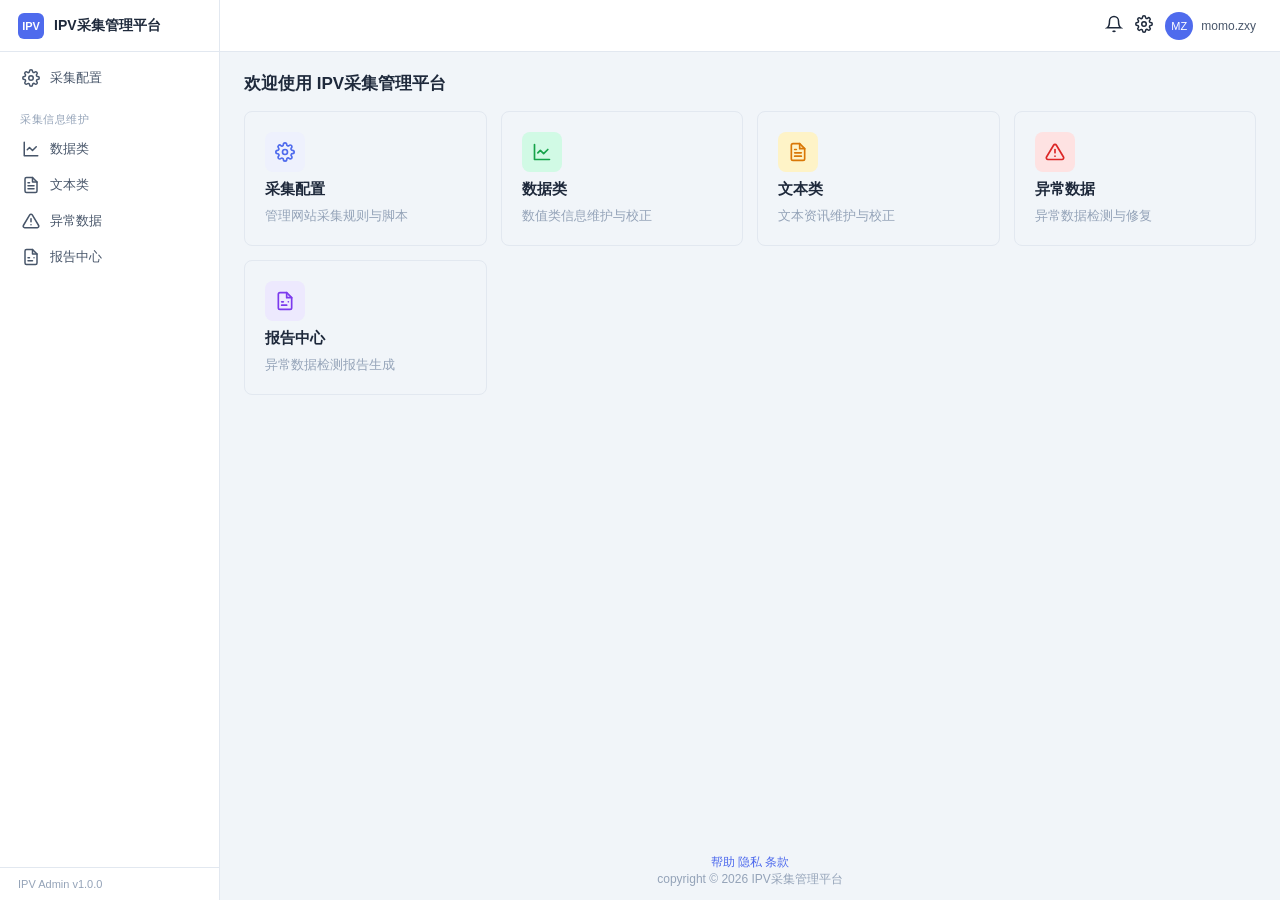
==== index.html @ 73bfdc9e "1.0" ====
<!DOCTYPE html>
<html lang="zh-CN">
<head>
  <meta charset="UTF-8">
  <meta name="viewport" content="width=device-width, initial-scale=1.0">
  <title>IPV采集管理平台</title>
  <link rel="stylesheet" href="assets/css/style.css">
</head>
<body>
  <script src="assets/js/common.js"></script>
  <script>
    const ICONS_HOME = {
      采集配置: '<svg viewBox="0 0 24 24" fill="none" stroke="currentColor" stroke-width="2" stroke-linecap="round" stroke-linejoin="round"><circle cx="12" cy="12" r="3"/><path d="M19.4 15a1.65 1.65 0 0 0 .33 1.82l.06.06a2 2 0 1 1-2.83 2.83l-.06-.06a1.65 1.65 0 0 0-1.82-.33 1.65 1.65 0 0 0-1 1.51V21a2 2 0 0 1-4 0v-.09A1.65 1.65 0 0 0 9 19.4a1.65 1.65 0 0 0-1.82.33l-.06.06a2 2 0 1 1-2.83-2.83l.06-.06a1.65 1.65 0 0 0 .33-1.82 1.65 1.65 0 0 0-1.51-1H3a2 2 0 0 1 0-4h.09A1.65 1.65 0 0 0 4.6 9a1.65 1.65 0 0 0-.33-1.82l-.06-.06a2 2 0 1 1 2.83-2.83l.06.06a1.65 1.65 0 0 0 1.82.33H9a1.65 1.65 0 0 0 1-1.51V3a2 2 0 0 1 4 0v.09a1.65 1.65 0 0 0 1 1.51 1.65 1.65 0 0 0 1.82-.33l.06-.06a2 2 0 1 1 2.83 2.83l-.06.06a1.65 1.65 0 0 0-.33 1.82V9a1.65 1.65 0 0 0 1.51 1H21a2 2 0 0 1 0 4h-.09a1.65 1.65 0 0 0-1.51 1Z"/></svg>',
      数据类: '<svg viewBox="0 0 24 24" fill="none" stroke="currentColor" stroke-width="2" stroke-linecap="round" stroke-linejoin="round"><path d="M3 3v18h18"/><path d="m19 9-5 5-4-4-3 3"/></svg>',
      文本类: '<svg viewBox="0 0 24 24" fill="none" stroke="currentColor" stroke-width="2" stroke-linecap="round" stroke-linejoin="round"><path d="M14 2H6a2 2 0 0 0-2 2v16a2 2 0 0 0 2 2h12a2 2 0 0 0 2-2V8z"/><polyline points="14 2 14 8 20 8"/><line x1="16" y1="13" x2="8" y2="13"/><line x1="16" y1="17" x2="8" y2="17"/><line x1="10" y1="9" x2="8" y2="9"/></svg>',
      异常数据: '<svg viewBox="0 0 24 24" fill="none" stroke="currentColor" stroke-width="2" stroke-linecap="round" stroke-linejoin="round"><path d="M10.29 3.86 1.82 18a2 2 0 0 0 1.71 3h16.94a2 2 0 0 0 1.71-3L13.71 3.86a2 2 0 0 0-3.42 0z"/><line x1="12" y1="9" x2="12" y2="13"/><line x1="12" y1="17" x2="12.01" y2="17"/></svg>',
      报告中心: '<svg viewBox="0 0 24 24" fill="none" stroke="currentColor" stroke-width="2" stroke-linecap="round" stroke-linejoin="round"><path d="M14 2H6a2 2 0 0 0-2 2v16a2 2 0 0 0 2 2h12a2 2 0 0 0 2-2V8z"/><polyline points="14 2 14 8 20 8"/><path d="M8 13h2"/><path d="M8 17h6"/><path d="M16 13h0"/></svg>',
    };

    const MODULES = [
      { name: '采集配置', desc: '管理网站采集规则与脚本', icon: ICONS_HOME.采集配置, href: 'pages/采集配置.html', color: '#4F6BED', bg: '#EEF1FD' },
      { name: '数据类', desc: '数值类信息维护与校正', icon: ICONS_HOME.数据类, href: 'pages/采集信息维护-数据.html', color: '#16A34A', bg: '#D1FAE5' },
      { name: '文本类', desc: '文本资讯维护与校正', icon: ICONS_HOME.文本类, href: 'pages/采集信息维护-文本.html', color: '#D97706', bg: '#FEF3C7' },
      { name: '异常数据', desc: '异常数据检测与修复', icon: ICONS_HOME.异常数据, href: 'pages/异常数据.html', color: '#DC2626', bg: '#FEE2E2' },
      { name: '报告中心', desc: '异常数据检测报告生成', icon: ICONS_HOME.报告中心, href: 'pages/报告中心.html', color: '#7C3AED', bg: '#EDE9FE' },
    ];

    const cards = MODULES.map(m => `
      <a href="${m.href}" style="text-decoration:none; color:inherit;">
        <div style="border:1px solid var(--border); border-radius:8px; padding:20px; transition:all 0.15s; display:flex; flex-direction:column; gap:8px;" onmouseover="this.style.borderColor='${m.color}'; this.style.boxShadow='0 4px 12px rgba(0,0,0,0.06)'" onmouseout="this.style.borderColor='var(--border)'; this.style.boxShadow='none'">
          <div style="width:40px; height:40px; border-radius:8px; background:${m.bg}; color:${m.color}; display:flex; align-items:center; justify-content:center;">
            <span style="width:20px; height:20px; display:flex;">${m.icon}</span>
          </div>
          <div style="font-size:15px; font-weight:600; color:var(--text-1);">${m.name}</div>
          <div style="font-size:13px; color:var(--text-3);">${m.desc}</div>
        </div>
      </a>
    `).join('');

    initPage({
      activeKey: '',
      breadcrumb: ['首页'],
      contentHtml: `
        <div class="page-title">欢迎使用 IPV采集管理平台</div>
        <div style="display:grid; grid-template-columns:repeat(auto-fill, minmax(220px, 1fr)); gap:14px;">
          ${cards}
        </div>
      `
    });
  </script>
</body>
</html>
---- assets/css/style.css ----
/* ===== IPV采集管理平台 - 简洁风格 ===== */

:root {
  --primary: #4F6BED;
  --primary-light: #EEF1FD;
  --success: #22C55E;
  --warning: #F59E0B;
  --danger: #EF4444;

  --text-1: #1E293B;
  --text-2: #475569;
  --text-3: #94A3B8;

  --border: #E2E8F0;
  --bg: #F1F5F9;
  --bg-hover: #E2E8F0;

  --sidebar-w: 220px;
  --header-h: 52px;
  --radius: 8px;
}

* { margin: 0; padding: 0; box-sizing: border-box; }

html, body {
  height: 100%;
  font-family: -apple-system, BlinkMacSystemFont, "PingFang SC", "Microsoft YaHei", sans-serif;
  font-size: 13px;
  color: var(--text-1);
  background: var(--bg);
  -webkit-font-smoothing: antialiased;
}

a { color: var(--primary); text-decoration: none; }
ul, li { list-style: none; }

/* ===== 按钮 ===== */
button {
  font: inherit;
  cursor: pointer;
  border: 1px solid var(--border);
  background: #FFF;
  color: var(--text-2);
  padding: 0 14px;
  border-radius: 6px;
  height: 32px;
  display: inline-flex;
  align-items: center;
  gap: 4px;
  transition: all 0.15s;
  white-space: nowrap;
}
button:hover { border-color: var(--primary); color: var(--primary); }
button.primary { background: var(--primary); border-color: var(--primary); color: #FFF; }
button.primary:hover { background: #4060E0; color: #FFF; }
button.success { background: var(--success); border-color: var(--success); color: #FFF; }
button.danger { color: var(--danger); border-color: var(--danger); }
button.danger:hover { background: var(--danger); color: #FFF; }
button.link { border: none; background: none; color: var(--primary); padding: 0 2px; height: auto; }
button.link:hover { background: none; color: #4060E0; }
button.link.danger { color: var(--danger); }
button.link.danger:hover { color: #DC2626; }
button[disabled] { opacity: 0.4; cursor: not-allowed; pointer-events: none; }

/* ===== 输入框 ===== */
input, select, textarea {
  font: inherit;
  color: var(--text-1);
  border: 1px solid var(--border);
  border-radius: 6px;
  padding: 0 10px;
  height: 32px;
  outline: none;
  background: #FFF;
  transition: border 0.15s;
}
input:hover, select:hover, textarea:hover { border-color: #CBD5E1; }
input:focus, select:focus, textarea:focus { border-color: var(--primary); box-shadow: 0 0 0 3px var(--primary-light); }
input::placeholder, textarea::placeholder { color: var(--text-3); }
textarea { padding: 8px 10px; height: auto; resize: vertical; }

/* ===== 布局 ===== */
.layout { display: flex; min-height: 100vh; }

/* ===== 侧边栏 ===== */
.sidebar {
  width: var(--sidebar-w);
  background: #FFF;
  border-right: 1px solid var(--border);
  position: fixed;
  top: 0; left: 0; bottom: 0;
  display: flex;
  flex-direction: column;
  z-index: 100;
}
.sidebar-logo {
  height: var(--header-h);
  display: flex;
  align-items: center;
  padding: 0 18px;
  gap: 10px;
  border-bottom: 1px solid var(--border);
}
.sidebar-logo .logo-icon {
  width: 26px; height: 26px;
  background: var(--primary);
  border-radius: 6px;
  display: inline-flex;
  align-items: center;
  justify-content: center;
  color: #FFF;
  font-weight: 700;
  font-size: 11px;
}
.sidebar-logo .logo-text {
  font-size: 14px;
  font-weight: 600;
  color: var(--text-1);
}
.sidebar-menu { padding: 8px 10px; flex: 1; overflow-y: auto; }
.sidebar-menu .menu-group-title {
  padding: 16px 10px 4px;
  font-size: 11px;
  color: var(--text-3);
  text-transform: uppercase;
  letter-spacing: 0.5px;
}
.sidebar-menu .menu-item {
  display: flex;
  align-items: center;
  padding: 0 12px;
  height: 36px;
  border-radius: 6px;
  color: var(--text-2);
  font-size: 13px;
  gap: 10px;
  transition: all 0.15s;
}
.sidebar-menu .menu-item:hover { background: var(--bg-hover); color: var(--text-1); }
.sidebar-menu .menu-item.active { background: var(--primary-light); color: var(--primary); font-weight: 500; }
.sidebar-menu .menu-item .menu-icon {
  width: 18px; height: 18px;
  display: inline-flex;
  align-items: center;
  justify-content: center;
  flex-shrink: 0;
}
.sidebar-menu .menu-item .menu-icon svg { width: 18px; height: 18px; }
.sidebar-footer {
  padding: 10px 18px;
  border-top: 1px solid var(--border);
  font-size: 11px;
  color: var(--text-3);
}

/* ===== 主区 ===== */
.main {
  flex: 1;
  margin-left: var(--sidebar-w);
  display: flex;
  flex-direction: column;
  min-width: 0;
}

/* ===== 顶部栏 ===== */
.header {
  height: var(--header-h);
  background: #FFF;
  border-bottom: 1px solid var(--border);
  display: flex;
  align-items: center;
  justify-content: space-between;
  padding: 0 24px;
  position: sticky;
  top: 0;
  z-index: 50;
}
.header .breadcrumb { color: var(--text-3); font-size: 12px; }
.header .breadcrumb .sep { margin: 0 6px; }
.header .breadcrumb .current { color: var(--text-1); }
.header .header-right { display: flex; align-items: center; gap: 12px; }
.header .user-info { display: flex; align-items: center; gap: 8px; cursor: pointer; }
.header .user-info .avatar {
  width: 28px; height: 28px;
  border-radius: 50%;
  background: var(--primary);
  color: #FFF;
  font-size: 11px;
  display: inline-flex;
  align-items: center;
  justify-content: center;
}
.header .user-info .username { color: var(--text-2); font-size: 12px; }

/* ===== 内容区 ===== */
.content { padding: 20px 24px; flex: 1; }

.page-title {
  font-size: 17px;
  font-weight: 600;
  color: var(--text-1);
  margin-bottom: 16px;
}

/* ===== 卡片 ===== */
.card {
  background: #FFF;
  border: 1px solid var(--border);
  border-radius: var(--radius);
  margin-bottom: 16px;
}
.card-body { padding: 18px 20px; }
.card-body.compact { padding: 14px 20px; }

/* ===== 筛选区 ===== */
.filter-bar {
  display: flex;
  flex-wrap: wrap;
  gap: 12px 16px;
  align-items: center;
}
.filter-item {
  display: flex;
  align-items: center;
  gap: 6px;
}
.filter-item .label {
  color: var(--text-2);
  font-size: 13px;
  white-space: nowrap;
}
/* 确保输入框/下拉框字号不大于label */
.filter-item input, .filter-item select { width: 180px; font-size: 13px; }
.filter-item .date-range {
  display: flex;
  align-items: center;
  gap: 6px;
}
.filter-item .date-range input { width: 130px; }

/* 日期范围组件（整体一个输入框样式） */
.date-range-input {
  display: flex;
  align-items: center;
  gap: 8px;
  border: 1px solid var(--border);
  border-radius: 6px;
  padding: 0 10px;
  background: #FFF;
  transition: border 0.15s;
}
.date-range-input:hover { border-color: #CBD5E1; }
.date-range-input:focus-within { border-color: var(--primary); box-shadow: 0 0 0 3px var(--primary-light); }
.date-range-input input[type="date"] {
  border: none;
  padding: 0;
  height: 34px;
  flex: 1;
  min-width: 0;
  outline: none;
  background: transparent;
  font-size: 13px;
}
.date-range-input input[type="date"]:focus { box-shadow: none; }
.date-range-input .sep { color: var(--text-3); font-size: 13px; flex-shrink: 0; }
.filter-actions {
  display: flex;
  gap: 8px;
  margin-left: auto;
}

/* ===== 工具栏 ===== */
.toolbar {
  display: flex;
  align-items: center;
  justify-content: space-between;
  margin-bottom: 12px;
}
.toolbar .selected-info { color: var(--text-2); font-size: 13px; }
.toolbar .toolbar-actions { display: flex; gap: 8px; }

/* ===== 表格 ===== */
.table-wrap { width: 100%; overflow-x: auto; }
table.data-table {
  width: 100%;
  border-collapse: collapse;
  font-size: 13px;
}
table.data-table th, table.data-table td {
  padding: 9px 12px;
  text-align: left;
  border-bottom: 1px solid var(--border);
  white-space: nowrap;
}
table.data-table th {
  background: var(--bg);
  color: var(--text-3);
  font-weight: 500;
  font-size: 12px;
}
/* 可排序表头 */
table.data-table th.sortable { cursor: pointer; user-select: none; }
table.data-table th.sortable:hover { color: var(--text-2); }
table.data-table th.sortable .sort-icon {
  display: inline-flex;
  flex-direction: column;
  vertical-align: middle;
  margin-left: 2px;
  line-height: 0;
  position: relative;
  top: -1px;
}
table.data-table th.sortable .sort-icon::before,
table.data-table th.sortable .sort-icon::after {
  content: '';
  display: block;
  width: 0;
  height: 0;
  border-left: 3px solid transparent;
  border-right: 3px solid transparent;
  margin: 1px 0;
}
table.data-table th.sortable .sort-icon::before {
  border-bottom: 4px solid var(--text-3);
  opacity: 0.4;
}
table.data-table th.sortable .sort-icon::after {
  border-top: 4px solid var(--text-3);
  opacity: 0.4;
}
table.data-table th.sortable.sort-asc .sort-icon::before { border-bottom-color: var(--primary); opacity: 1; }
table.data-table th.sortable.sort-asc .sort-icon::after { opacity: 0.25; }
table.data-table th.sortable.sort-desc .sort-icon::after { border-top-color: var(--primary); opacity: 1; }
table.data-table th.sortable.sort-desc .sort-icon::before { opacity: 0.25; }
table.data-table tbody tr:hover { background: var(--bg-hover); }
table.data-table td.text-secondary { color: var(--text-3); }
table.data-table td.text-ellipsis { max-width: 200px; overflow: hidden; text-overflow: ellipsis; }
table.data-table td.text-wrap { max-width: 280px; white-space: normal; word-break: break-all; line-height: 1.5; }
table.data-table td.text-clip-2 {
  max-width: 360px;
  display: -webkit-box;
  -webkit-line-clamp: 2;
  -webkit-box-orient: vertical;
  overflow: hidden;
  line-height: 1.5;
  white-space: normal;
  word-break: break-all;
}
table.data-table td.operations { white-space: nowrap; }
table.data-table td.operations button + button { margin-left: 8px; }

/* 复选框 */
.checkbox { display: inline-flex; align-items: center; cursor: pointer; }
.checkbox input[type="checkbox"] { width: 15px; height: 15px; accent-color: var(--primary); }

/* 状态标签 */
.status-tag { display: inline-flex; align-items: center; gap: 6px; font-size: 12px; }
.status-tag::before { content: ''; width: 6px; height: 6px; border-radius: 50%; background: var(--text-3); }
.status-tag.enabled::before { background: var(--success); }
.status-tag.disabled::before { background: var(--text-3); }
.status-tag.repaired { color: var(--success); }
.status-tag.repaired::before { background: var(--success); }
.status-tag.unrepaired { color: var(--danger); }
.status-tag.unrepaired::before { background: var(--danger); }

/* 标签 */
.tag {
  display: inline-block;
  padding: 1px 8px;
  border-radius: 4px;
  font-size: 12px;
  line-height: 18px;
  background: var(--bg);
  color: var(--text-2);
}
.tag.blue { background: #DBEAFE; color: #2563EB; }
.tag.green { background: #D1FAE5; color: #16A34A; }
.tag.orange { background: #FEF3C7; color: #D97706; }
.tag.red { background: #FEE2E2; color: #DC2626; }
.tag.purple { background: #EDE9FE; color: #7C3AED; }

/* ===== 分页 ===== */
.pagination {
  display: flex;
  align-items: center;
  justify-content: flex-end;
  gap: 6px;
  padding: 14px 0 2px;
  font-size: 12px;
  color: var(--text-3);
}
.pagination .total { margin-right: auto; }
.pagination .page-size { display: flex; align-items: center; gap: 4px; }
.pagination .page-jump { display: flex; align-items: center; gap: 4px; }
.pagination .page-jump input { width: 46px; height: 28px; text-align: center; padding: 0; }
.pagination .page-list { display: flex; gap: 4px; }
.pagination .page-btn {
  min-width: 28px; height: 28px; padding: 0 6px;
  border: 1px solid var(--border); background: #FFF; border-radius: 5px;
  color: var(--text-2); cursor: pointer;
  display: inline-flex; align-items: center; justify-content: center;
}
.pagination .page-btn:hover:not([disabled]):not(.active) { border-color: var(--primary); color: var(--primary); }
.pagination .page-btn.active { background: var(--primary); border-color: var(--primary); color: #FFF; }
.pagination .page-btn[disabled] { opacity: 0.4; cursor: not-allowed; }

/* ===== 弹窗 ===== */
.modal-mask {
  position: fixed; inset: 0;
  background: rgba(0, 0, 0, 0.25);
  display: none;
  align-items: center;
  justify-content: center;
  z-index: 1000;
}
.modal-mask.visible { display: flex; }
.modal {
  background: #FFF;
  border-radius: var(--radius);
  width: 600px;
  max-width: 92vw;
  max-height: 88vh;
  display: flex;
  flex-direction: column;
  overflow: hidden;
}
.modal.modal-lg { width: 780px; }
.modal.modal-xl { width: 960px; }
.modal-header {
  padding: 14px 20px;
  border-bottom: 1px solid var(--border);
  display: flex;
  align-items: center;
  justify-content: space-between;
}
.modal-header .modal-title { font-size: 15px; font-weight: 600; color: var(--text-1); }
.modal-header .modal-close { cursor: pointer; font-size: 20px; color: var(--text-3); width: 24px; height: 24px; display: inline-flex; align-items: center; justify-content: center; border-radius: 4px; }
.modal-header .modal-close:hover { background: var(--bg-hover); color: var(--text-1); }
.modal-body { padding: 20px; overflow-y: auto; flex: 1; }
.modal-footer { padding: 10px 20px; border-top: 1px solid var(--border); display: flex; justify-content: flex-end; gap: 8px; }

/* ===== 表单 ===== */
.form-grid { display: grid; grid-template-columns: 1fr 1fr; gap: 14px 20px; }
.form-grid .form-item.full { grid-column: 1 / -1; }
.form-item { display: flex; flex-direction: column; gap: 5px; }
.form-item .form-label { font-size: 12px; color: var(--text-3); }
.form-item .form-label.required::before { content: '*'; color: var(--danger); margin-right: 4px; }
.form-item .form-value { font-size: 13px; color: var(--text-1); padding: 4px 0; }
.form-item input, .form-item select, .form-item textarea { width: 100%; font-size: 13px; }
.form-item textarea { min-height: 72px; }

/* 异常字段标记 */
.form-item.exc-field .form-label { color: var(--danger); }
.form-item.exc-field .form-value.exc-value { color: var(--danger); }
.form-item.exc-field input,
.form-item.exc-field select,
.form-item.exc-field textarea { border-color: var(--danger); }
.form-item.exc-field input:focus,
.form-item.exc-field select:focus,
.form-item.exc-field textarea:focus { border-color: var(--danger); box-shadow: 0 0 0 3px rgba(239,68,68,0.1); }
.exc-type { font-size: 11px; color: var(--danger); margin-top: 3px; line-height: 1.4; }
.form-section-title {
  font-size: 13px; font-weight: 600; color: var(--text-1);
  margin: 16px 0 10px;
  padding-left: 8px;
  border-left: 3px solid var(--primary);
}
.form-section-title:first-child { margin-top: 0; }

.meta-info {
  background: var(--bg);
  border-radius: 6px;
  padding: 10px 14px;
  margin-top: 14px;
  font-size: 11px;
  color: var(--text-3);
  display: grid;
  grid-template-columns: 1fr 1fr;
  gap: 6px 20px;
}
.meta-info .meta-item .meta-label { margin-right: 6px; }
.meta-info .meta-item .meta-value { color: var(--text-2); }

/* 确认对话框 */
.confirm-modal { width: 400px; }
.confirm-modal .modal-body { display: flex; align-items: flex-start; gap: 10px; padding: 20px; }
.confirm-modal .confirm-icon { flex-shrink: 0; width: 22px; height: 22px; border-radius: 50%; background: #FEE2E2; color: var(--danger); display: inline-flex; align-items: center; justify-content: center; font-size: 14px; font-weight: bold; }
.confirm-modal .confirm-content { flex: 1; }
.confirm-modal .confirm-title { font-size: 14px; font-weight: 600; margin-bottom: 4px; color: var(--text-1); }
.confirm-modal .confirm-desc { font-size: 13px; color: var(--text-2); line-height: 1.6; }

/* ===== Footer ===== */
.app-footer { text-align: center; padding: 12px 24px; color: var(--text-3); font-size: 12px; }

/* ===== 提示框 ===== */
.alert { padding: 8px 14px; border-radius: 6px; margin-bottom: 12px; font-size: 12px; display: flex; align-items: flex-start; gap: 8px; }
.alert.info { background: #EFF6FF; border: 1px solid #BFDBFE; color: var(--text-1); }
.alert.warning { background: #FFF7ED; border: 1px solid #FED7AA; color: var(--text-1); }
.alert .alert-icon { flex-shrink: 0; }
.alert .alert-content { flex: 1; }

/* ===== 单选按钮 ===== */
.radio-group { display: flex; gap: 16px; }
.radio-group label { display: inline-flex; align-items: center; gap: 6px; cursor: pointer; font-size: 14px; color: var(--text-2); }
.radio-group input[type="radio"] { width: 14px; height: 14px; accent-color: var(--primary); }

/* ===== 代码编辑器 ===== */
.code-editor {
  background: #1E293B;
  color: #CBD5E1;
  font-family: "SF Mono", Monaco, Menlo, Consolas, monospace;
  font-size: 13px;
  line-height: 1.6;
  padding: 12px 14px;
  border-radius: 6px;
  min-height: 260px;
  width: 100%;
  border: none;
  resize: vertical;
  outline: none;
  white-space: pre;
  overflow: auto;
  tab-size: 2;
}

/* 上传区 */
.upload-area { border: 1px dashed var(--border); border-radius: 6px; padding: 16px; text-align: center; color: var(--text-3); cursor: pointer; transition: all 0.15s; }
.upload-area:hover { border-color: var(--primary); color: var(--primary); }

/* 空状态 */
.empty { text-align: center; padding: 40px 24px; color: var(--text-3); }
.empty .empty-icon { font-size: 40px; margin-bottom: 10px; opacity: 0.4; }

/* 滚动条 */
::-webkit-scrollbar { width: 6px; height: 6px; }
::-webkit-scrollbar-thumb { background: rgba(0,0,0,0.12); border-radius: 3px; }
::-webkit-scrollbar-thumb:hover { background: rgba(0,0,0,0.2); }
::-webkit-scrollbar-track { background: transparent; }

/* ===== 联级选择器 ===== */
.cascader { position: relative; display: inline-block; width: 220px; }
.cascader-trigger {
  display: flex; align-items: center; justify-content: space-between;
  height: 32px; padding: 0 10px;
  border: 1px solid var(--border); border-radius: 6px;
  background: #FFF; cursor: pointer; font-size: 13px; color: var(--text-1);
  transition: border 0.15s; min-width: 200px;
}
.cascader-trigger:hover { border-color: #CBD5E1; }
.cascader-trigger.placeholder { color: var(--text-3); }
.cascader-trigger .cascader-arrow { color: var(--text-3); font-size: 10px; margin-left: 8px; transition: transform 0.15s; }
.cascader.open .cascader-trigger { border-color: var(--primary); box-shadow: 0 0 0 3px var(--primary-light); }
.cascader.open .cascader-trigger .cascader-arrow { transform: rotate(180deg); }
.cascader-dropdown {
  position: absolute; top: calc(100% + 4px); left: 0;
  background: #FFF; border-radius: 8px; box-shadow: 0 4px 16px rgba(0,0,0,0.1);
  z-index: 200; display: none; padding: 4px;
}
.cascader.open .cascader-dropdown { display: flex; }
.cascader-col { min-width: 130px; max-height: 200px; overflow-y: auto; border-right: 1px solid var(--border); padding: 4px 0; }
.cascader-col:last-child { border-right: none; }
.cascader-option {
  padding: 5px 10px; cursor: pointer; font-size: 12px; color: var(--text-2);
  border-radius: 4px; margin: 0 4px;
  display: flex; align-items: center; justify-content: space-between;
  transition: background 0.1s;
}
.cascader-option:hover { background: var(--bg-hover); }
.cascader-option.active { background: var(--primary-light); color: var(--primary); font-weight: 500; }
.cascader-option .cascader-option-arrow { color: var(--text-3); font-size: 10px; }
.cascader-option.active .cascader-option-arrow { color: var(--primary); }

/* ===== Tabs ===== */
.tab-filter { display: flex; align-items: center; gap: 20px; border-bottom: 1px solid var(--border); margin-bottom: 14px; }
.tab-filter .tab-item { padding: 8px 0; cursor: pointer; color: var(--text-2); font-size: 13px; position: relative; transition: color 0.15s; }
.tab-filter .tab-item:hover { color: var(--primary); }
.tab-filter .tab-item.active { color: var(--primary); font-weight: 500; }
.tab-filter .tab-item.active::after { content: ''; position: absolute; left: 0; right: 0; bottom: -1px; height: 2px; background: var(--primary); }
.tab-filter .tab-item .badge { display: inline-block; margin-left: 4px; background: var(--bg); color: var(--text-3); border-radius: 10px; padding: 0 7px; font-size: 11px; line-height: 16px; }
.tab-filter .tab-item.active .badge { background: var(--primary-light); color: var(--primary); }
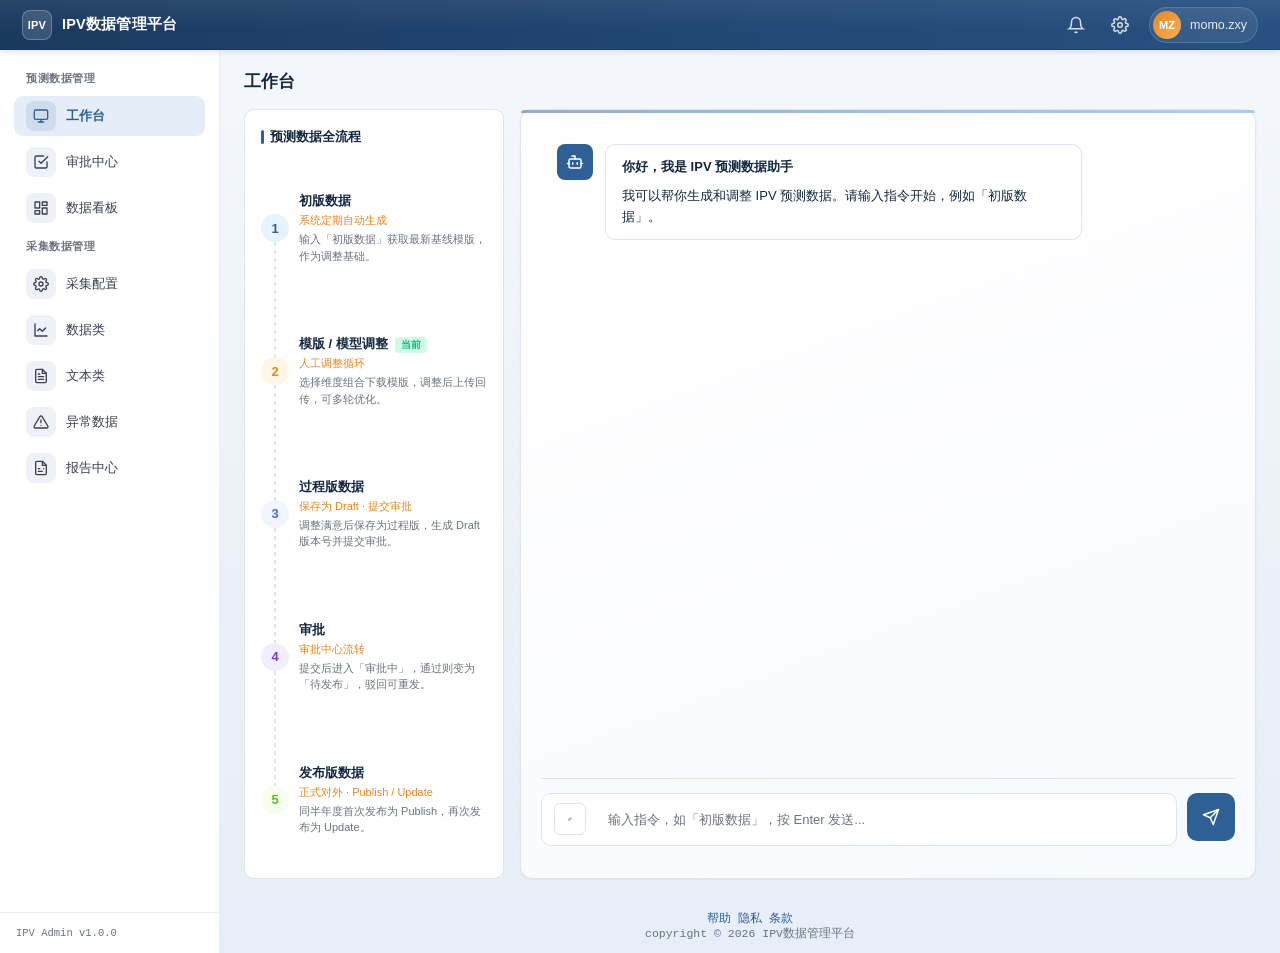
==== commit 7652dfb6: "." ====
--- a/index.html
+++ b/index.html
@@ -3,50 +3,12 @@
 <head>
   <meta charset="UTF-8">
   <meta name="viewport" content="width=device-width, initial-scale=1.0">
-  <title>IPV采集管理平台</title>
+  <title>IPV数据管理平台</title>
   <link rel="stylesheet" href="assets/css/style.css">
 </head>
 <body>
-  <script src="assets/js/common.js"></script>
   <script>
-    const ICONS_HOME = {
-      采集配置: '<svg viewBox="0 0 24 24" fill="none" stroke="currentColor" stroke-width="2" stroke-linecap="round" stroke-linejoin="round"><circle cx="12" cy="12" r="3"/><path d="M19.4 15a1.65 1.65 0 0 0 .33 1.82l.06.06a2 2 0 1 1-2.83 2.83l-.06-.06a1.65 1.65 0 0 0-1.82-.33 1.65 1.65 0 0 0-1 1.51V21a2 2 0 0 1-4 0v-.09A1.65 1.65 0 0 0 9 19.4a1.65 1.65 0 0 0-1.82.33l-.06.06a2 2 0 1 1-2.83-2.83l.06-.06a1.65 1.65 0 0 0 .33-1.82 1.65 1.65 0 0 0-1.51-1H3a2 2 0 0 1 0-4h.09A1.65 1.65 0 0 0 4.6 9a1.65 1.65 0 0 0-.33-1.82l-.06-.06a2 2 0 1 1 2.83-2.83l.06.06a1.65 1.65 0 0 0 1.82.33H9a1.65 1.65 0 0 0 1-1.51V3a2 2 0 0 1 4 0v.09a1.65 1.65 0 0 0 1 1.51 1.65 1.65 0 0 0 1.82-.33l.06-.06a2 2 0 1 1 2.83 2.83l-.06.06a1.65 1.65 0 0 0-.33 1.82V9a1.65 1.65 0 0 0 1.51 1H21a2 2 0 0 1 0 4h-.09a1.65 1.65 0 0 0-1.51 1Z"/></svg>',
-      数据类: '<svg viewBox="0 0 24 24" fill="none" stroke="currentColor" stroke-width="2" stroke-linecap="round" stroke-linejoin="round"><path d="M3 3v18h18"/><path d="m19 9-5 5-4-4-3 3"/></svg>',
-      文本类: '<svg viewBox="0 0 24 24" fill="none" stroke="currentColor" stroke-width="2" stroke-linecap="round" stroke-linejoin="round"><path d="M14 2H6a2 2 0 0 0-2 2v16a2 2 0 0 0 2 2h12a2 2 0 0 0 2-2V8z"/><polyline points="14 2 14 8 20 8"/><line x1="16" y1="13" x2="8" y2="13"/><line x1="16" y1="17" x2="8" y2="17"/><line x1="10" y1="9" x2="8" y2="9"/></svg>',
-      异常数据: '<svg viewBox="0 0 24 24" fill="none" stroke="currentColor" stroke-width="2" stroke-linecap="round" stroke-linejoin="round"><path d="M10.29 3.86 1.82 18a2 2 0 0 0 1.71 3h16.94a2 2 0 0 0 1.71-3L13.71 3.86a2 2 0 0 0-3.42 0z"/><line x1="12" y1="9" x2="12" y2="13"/><line x1="12" y1="17" x2="12.01" y2="17"/></svg>',
-      报告中心: '<svg viewBox="0 0 24 24" fill="none" stroke="currentColor" stroke-width="2" stroke-linecap="round" stroke-linejoin="round"><path d="M14 2H6a2 2 0 0 0-2 2v16a2 2 0 0 0 2 2h12a2 2 0 0 0 2-2V8z"/><polyline points="14 2 14 8 20 8"/><path d="M8 13h2"/><path d="M8 17h6"/><path d="M16 13h0"/></svg>',
-    };
-
-    const MODULES = [
-      { name: '采集配置', desc: '管理网站采集规则与脚本', icon: ICONS_HOME.采集配置, href: 'pages/采集配置.html', color: '#4F6BED', bg: '#EEF1FD' },
-      { name: '数据类', desc: '数值类信息维护与校正', icon: ICONS_HOME.数据类, href: 'pages/采集信息维护-数据.html', color: '#16A34A', bg: '#D1FAE5' },
-      { name: '文本类', desc: '文本资讯维护与校正', icon: ICONS_HOME.文本类, href: 'pages/采集信息维护-文本.html', color: '#D97706', bg: '#FEF3C7' },
-      { name: '异常数据', desc: '异常数据检测与修复', icon: ICONS_HOME.异常数据, href: 'pages/异常数据.html', color: '#DC2626', bg: '#FEE2E2' },
-      { name: '报告中心', desc: '异常数据检测报告生成', icon: ICONS_HOME.报告中心, href: 'pages/报告中心.html', color: '#7C3AED', bg: '#EDE9FE' },
-    ];
-
-    const cards = MODULES.map(m => `
-      <a href="${m.href}" style="text-decoration:none; color:inherit;">
-        <div style="border:1px solid var(--border); border-radius:8px; padding:20px; transition:all 0.15s; display:flex; flex-direction:column; gap:8px;" onmouseover="this.style.borderColor='${m.color}'; this.style.boxShadow='0 4px 12px rgba(0,0,0,0.06)'" onmouseout="this.style.borderColor='var(--border)'; this.style.boxShadow='none'">
-          <div style="width:40px; height:40px; border-radius:8px; background:${m.bg}; color:${m.color}; display:flex; align-items:center; justify-content:center;">
-            <span style="width:20px; height:20px; display:flex;">${m.icon}</span>
-          </div>
-          <div style="font-size:15px; font-weight:600; color:var(--text-1);">${m.name}</div>
-          <div style="font-size:13px; color:var(--text-3);">${m.desc}</div>
-        </div>
-      </a>
-    `).join('');
-
-    initPage({
-      activeKey: '',
-      breadcrumb: ['首页'],
-      contentHtml: `
-        <div class="page-title">欢迎使用 IPV采集管理平台</div>
-        <div style="display:grid; grid-template-columns:repeat(auto-fill, minmax(220px, 1fr)); gap:14px;">
-          ${cards}
-        </div>
-      `
-    });
+    window.location.href = './pages/工作台.html'
   </script>
 </body>
 </html>
--- a/assets/css/style.css
+++ b/assets/css/style.css
@@ -1,30 +1,87 @@
-/* ===== IPV采集管理平台 - 简洁风格 ===== */
+/* ===== IPV数据管理平台 · 长安启源蓝品牌色 ===== */
 
 :root {
-  --primary: #4F6BED;
-  --primary-light: #EEF1FD;
-  --success: #22C55E;
+  /* === 核心品牌色（长安启源官网主色） === */
+  --primary: #2E5F95;
+  --primary-dark: #254E7D;
+  --primary-darker: #1B3A61;
+  --primary-soft: #E4EDF8;
+  --primary-lighter: #F2F7FD;
+  --primary-light: #E4EDF8;        /* 兼容旧变量名 */
+  --primary-rgb: 46, 95, 149;
+
+  /* 辅助色·天空亮蓝 */
+  --accent: #5AA0E6;
+  --accent-light: #8FC0EF;
+  --accent-2: #BFDCF6;
+  --accent-rgb: 90, 160, 230;
+
+  /* 对比色·品牌橙（关键数字/CTA点缀） */
+  --brand: #E68620;
+  --brand-dark: #C9720F;
+  --brand-soft: #FDF0DF;
+  --brand-border: #F6D3A6;
+  --brand-rgb: 230, 134, 32;
+
+  /* === 页面/布局底色 === */
+  --bg: #EEF2F8;
+  --canvas: #F6F9FD;
+  --bg-hover: #E9EFF7;
+
+  /* === 中性色 === */
+  --border: #DCE5F0;
+  --border-soft: #E9EFF7;
+  --th-bg: #F1F5FA;
+
+  /* === 文字色（4级层次） === */
+  --text-1: #132840;               /* 标题/主内容 */
+  --text-2: #374151;               /* 次级文字 */
+  --text-3: #6B7280;               /* 辅助/说明 */
+  --text-placeholder: #9CA3AF;
+  /* 兼容 */
+  --text: var(--text-1);
+  --text-secondary: var(--text-2);
+  --text-muted: var(--text-3);
+
+  /* === 语义状态色 === */
+  --success: #10B981;
+  --success-soft: #D1FAE5;
   --warning: #F59E0B;
+  --warn-soft: #FEF3E2;
   --danger: #EF4444;
-
-  --text-1: #1E293B;
-  --text-2: #475569;
-  --text-3: #94A3B8;
-
-  --border: #E2E8F0;
-  --bg: #F1F5F9;
-  --bg-hover: #E2E8F0;
-
+  --danger-soft: #FEE2E2;
+
+  /* 紫色扩展 */
+  --purple: #7C3AED;
+  --purple-soft: #EDE9FE;
+
+  /* === 字体 === */
+  --fn: -apple-system, BlinkMacSystemFont, "Segoe UI", "PingFang SC", "Microsoft YaHei", sans-serif;
+  --fm: "SF Mono", "Fira Code", Consolas, "Courier New", monospace;
+
+  /* === 尺寸 === */
   --sidebar-w: 220px;
-  --header-h: 52px;
+  --header-h: 50px;
   --radius: 8px;
+  --radius-lg: 12px;
+
+  /* === 阴影系统 === */
+  --shadow-xs: 0 1px 2px rgba(15, 30, 60, .05);
+  --shadow-sm: 0 1px 3px rgba(15, 30, 60, .05), 0 2px 6px rgba(15, 30, 60, .03);
+  --shadow-md: 0 4px 16px rgba(var(--primary-rgb), .10), 0 1px 3px rgba(15, 30, 60, .05);
+  --shadow-lg: 0 10px 30px rgba(var(--primary-rgb), .14), 0 2px 8px rgba(15, 30, 60, .05);
+
+  /* === 渐变 === */
+  --grad-canvas: linear-gradient(180deg, #F4F8FD 0%, #ECF1F8 55%, #E7EEF7 100%);
+  --grad-card: linear-gradient(160deg, #FFFFFF 0%, #FBFCFE 60%, #F7FAFE 100%);
+  --grad-head: linear-gradient(180deg, var(--primary-soft) 0%, rgba(244, 248, 253, .35) 100%);
 }
 
 * { margin: 0; padding: 0; box-sizing: border-box; }
 
 html, body {
   height: 100%;
-  font-family: -apple-system, BlinkMacSystemFont, "PingFang SC", "Microsoft YaHei", sans-serif;
+  font-family: var(--fn);
   font-size: 13px;
   color: var(--text-1);
   background: var(--bg);
@@ -32,6 +89,7 @@
 }
 
 a { color: var(--primary); text-decoration: none; }
+a:hover { color: var(--primary-dark); }
 ul, li { list-style: none; }
 
 /* ===== 按钮 ===== */
@@ -41,25 +99,27 @@
   border: 1px solid var(--border);
   background: #FFF;
   color: var(--text-2);
-  padding: 0 14px;
-  border-radius: 6px;
+  padding: 0 13px;
+  border-radius: var(--radius);
   height: 32px;
   display: inline-flex;
   align-items: center;
-  gap: 4px;
-  transition: all 0.15s;
+  gap: 5px;
+  transition: all 0.14s;
   white-space: nowrap;
 }
 button:hover { border-color: var(--primary); color: var(--primary); }
 button.primary { background: var(--primary); border-color: var(--primary); color: #FFF; }
-button.primary:hover { background: #4060E0; color: #FFF; }
+button.primary:hover { background: var(--primary-dark); color: #FFF; box-shadow: 0 2px 6px rgba(var(--primary-rgb), .25); }
 button.success { background: var(--success); border-color: var(--success); color: #FFF; }
 button.danger { color: var(--danger); border-color: var(--danger); }
 button.danger:hover { background: var(--danger); color: #FFF; }
 button.link { border: none; background: none; color: var(--primary); padding: 0 2px; height: auto; }
-button.link:hover { background: none; color: #4060E0; }
+button.link:hover { background: none; color: var(--primary-dark); }
 button.link.danger { color: var(--danger); }
 button.link.danger:hover { color: #DC2626; }
+button.link.primary { color: var(--primary); font-weight: 600; }
+button.link.primary:hover { color: var(--primary-dark); }
 button[disabled] { opacity: 0.4; cursor: not-allowed; pointer-events: none; }
 
 /* ===== 输入框 ===== */
@@ -67,147 +127,236 @@
   font: inherit;
   color: var(--text-1);
   border: 1px solid var(--border);
-  border-radius: 6px;
-  padding: 0 10px;
+  border-radius: var(--radius);
+  padding: 0 12px;
   height: 32px;
   outline: none;
   background: #FFF;
-  transition: border 0.15s;
-}
-input:hover, select:hover, textarea:hover { border-color: #CBD5E1; }
-input:focus, select:focus, textarea:focus { border-color: var(--primary); box-shadow: 0 0 0 3px var(--primary-light); }
-input::placeholder, textarea::placeholder { color: var(--text-3); }
-textarea { padding: 8px 10px; height: auto; resize: vertical; }
-
-/* ===== 布局 ===== */
-.layout { display: flex; min-height: 100vh; }
-
-/* ===== 侧边栏 ===== */
+  transition: border-color 0.15s, box-shadow 0.15s;
+}
+input:hover, select:hover, textarea:hover { border-color: #C6D2E0; }
+input:focus, select:focus, textarea:focus { border-color: var(--primary); box-shadow: 0 0 0 3px rgba(var(--primary-rgb), .1); }
+input::placeholder, textarea::placeholder { color: var(--text-placeholder); }
+textarea { padding: 8px 12px; height: auto; resize: vertical; }
+
+/* ===== 布局（标准管理后台框架：深蓝通栏顶 + 下方 白侧栏/主内容 两列） ===== */
+.layout {
+  display: flex;
+  flex-direction: column;
+  min-height: 100vh;
+  background: var(--grad-canvas);
+}
+.layout-body {
+  display: flex;
+  flex: 1;
+  min-height: 0;
+}
+
+/* ===== 侧边栏（白色·纯导航） ===== */
 .sidebar {
   width: var(--sidebar-w);
+  flex-shrink: 0;
   background: #FFF;
-  border-right: 1px solid var(--border);
-  position: fixed;
-  top: 0; left: 0; bottom: 0;
+  border-right: 1px solid var(--border-soft);
   display: flex;
   flex-direction: column;
-  z-index: 100;
+  min-height: 0;
 }
 .sidebar-logo {
-  height: var(--header-h);
-  display: flex;
-  align-items: center;
-  padding: 0 18px;
-  gap: 10px;
-  border-bottom: 1px solid var(--border);
-}
-.sidebar-logo .logo-icon {
-  width: 26px; height: 26px;
-  background: var(--primary);
-  border-radius: 6px;
-  display: inline-flex;
-  align-items: center;
-  justify-content: center;
-  color: #FFF;
-  font-weight: 700;
-  font-size: 11px;
-}
-.sidebar-logo .logo-text {
-  font-size: 14px;
-  font-weight: 600;
-  color: var(--text-1);
-}
-.sidebar-menu { padding: 8px 10px; flex: 1; overflow-y: auto; }
-.sidebar-menu .menu-group-title {
-  padding: 16px 10px 4px;
-  font-size: 11px;
+  display: none !important;   /* 品牌区移到顶部深蓝通栏，此处隐藏 */
+}
+
+/* ===== V4 侧边栏导航（间距统一：组间=组内=6px，分组标题仅文字标注） ===== */
+.sidebar-body {
+  padding: 16px 14px;
+  flex: 1;
+  overflow-y: auto;
+  display: flex;
+  flex-direction: column;
+  gap: 6px;                    /* 组间 6px（与组内一致，视觉统一） */
+}
+.sb-section-title {
+  padding: 6px 12px 4px;
+  font-size: 10.5px;
   color: var(--text-3);
   text-transform: uppercase;
-  letter-spacing: 0.5px;
-}
-.sidebar-menu .menu-item {
-  display: flex;
-  align-items: center;
+  letter-spacing: .6px;
+  font-family: var(--fm);
+  font-weight: 600;
+}
+.sb-menu-group {
+  display: flex;
+  flex-direction: column;
+  gap: 6px;                    /* 组内 6px */
+}
+.sb-nav-btn {
+  display: flex;
+  align-items: center;
+  gap: 10px;
+  width: 100%;
   padding: 0 12px;
-  height: 36px;
-  border-radius: 6px;
+  height: 40px;                /* 按钮高度 40px */
+  border: none;
+  border-radius: 9px;
+  cursor: pointer;
+  font-size: 13px;
   color: var(--text-2);
-  font-size: 13px;
-  gap: 10px;
-  transition: all 0.15s;
-}
-.sidebar-menu .menu-item:hover { background: var(--bg-hover); color: var(--text-1); }
-.sidebar-menu .menu-item.active { background: var(--primary-light); color: var(--primary); font-weight: 500; }
-.sidebar-menu .menu-item .menu-icon {
-  width: 18px; height: 18px;
+  background: none;
+  transition: all .15s;
+  text-decoration: none;
+}
+.sb-nav-btn:hover { background: var(--primary-soft); color: var(--primary); }
+.sb-nav-btn.active { background: var(--primary-soft); color: var(--primary); font-weight: 600; }
+.sb-nav-ico {
+  width: 30px;
+  height: 30px;
+  border-radius: 8px;
+  background: var(--bg);
   display: inline-flex;
   align-items: center;
   justify-content: center;
   flex-shrink: 0;
-}
-.sidebar-menu .menu-item .menu-icon svg { width: 18px; height: 18px; }
-.sidebar-footer {
-  padding: 10px 18px;
-  border-top: 1px solid var(--border);
-  font-size: 11px;
+  transition: background .15s;
+}
+.sb-nav-btn:hover .sb-nav-ico,
+.sb-nav-btn.active .sb-nav-ico { background: rgba(var(--primary-rgb), .12); }
+.sb-nav-ico svg { width: 16px; height: 16px; }
+.sidebar-foot {
+  padding: 14px 16px;
+  border-top: 1px solid var(--border-soft);
+  font-size: 10.5px;
   color: var(--text-3);
+  font-family: var(--fm);
 }
 
 /* ===== 主区 ===== */
 .main {
   flex: 1;
-  margin-left: var(--sidebar-w);
   display: flex;
   flex-direction: column;
   min-width: 0;
-}
-
-/* ===== 顶部栏 ===== */
+  background: var(--grad-canvas);
+}
+
+/* ===== 顶部通栏（深蓝·横跨全屏·长安签名框架） ===== */
 .header {
   height: var(--header-h);
-  background: #FFF;
-  border-bottom: 1px solid var(--border);
-  display: flex;
-  align-items: center;
-  justify-content: space-between;
-  padding: 0 24px;
-  position: sticky;
-  top: 0;
-  z-index: 50;
-}
-.header .breadcrumb { color: var(--text-3); font-size: 12px; }
-.header .breadcrumb .sep { margin: 0 6px; }
-.header .breadcrumb .current { color: var(--text-1); }
-.header .header-right { display: flex; align-items: center; gap: 12px; }
-.header .user-info { display: flex; align-items: center; gap: 8px; cursor: pointer; }
+  background: var(--primary-darker);
+  background-image:
+    linear-gradient(180deg,rgba(255,255,255,.06),transparent 60%),
+    linear-gradient(90deg,var(--primary-darker) 0%,var(--primary) 160%);
+  border-bottom: 1px solid rgba(0,0,0,.25);
+  box-shadow: 0 2px 6px rgba(15,30,60,.12);
+  display: flex;
+  align-items: center;
+  padding: 0 22px;
+  z-index: 60;
+  gap: 14px;
+  color: rgba(255,255,255,.9);
+  flex-shrink: 0;
+}
+/* 左侧：品牌Logo + 系统名（深蓝通栏的左端） */
+.header-left {
+  display: flex;
+  align-items: center;
+  gap: 10px;
+  flex-shrink: 0;
+}
+.header-logo-ico {
+  width: 30px; height: 30px;
+  background: rgba(255,255,255,.14);
+  border: 1px solid rgba(255,255,255,.25);
+  border-radius: 8px;
+  display: inline-flex;
+  align-items: center;
+  justify-content: center;
+  color: #FFF;
+  font-size: 11px;
+  font-weight: 700;
+  letter-spacing: .2px;
+  backdrop-filter: blur(4px);
+}
+.header-logo-name {
+  font-size: 14.5px;
+  font-weight: 700;
+  color: #FFF;
+  letter-spacing: .2px;
+}
+/* 顶部不放面包屑：与页面内 .page-hd 标题重复 */
+.header-spacer { flex: 1; min-width: 0; }
+/* 右侧：操作+用户 */
+.header-right { display: flex; align-items: center; gap: 14px; flex-shrink: 0; }
+.header-icon {
+  width: 30px; height: 30px;
+  border-radius: 8px;
+  display: inline-flex;
+  align-items: center;
+  justify-content: center;
+  color: rgba(255,255,255,.82);
+  cursor: pointer;
+  transition: all .14s;
+}
+.header-icon:hover {
+  background: rgba(255,255,255,.12);
+  color: #FFF;
+}
+.header .user-info {
+  display: flex;
+  align-items: center;
+  gap: 9px;
+  cursor: pointer;
+  padding: 3px 10px 3px 3px;
+  border-radius: 999px;
+  background: rgba(255,255,255,.08);
+  border: 1px solid rgba(255,255,255,.15);
+  transition: background .14s;
+}
+.header .user-info:hover { background: rgba(255,255,255,.14); }
 .header .user-info .avatar {
   width: 28px; height: 28px;
   border-radius: 50%;
-  background: var(--primary);
+  background: linear-gradient(135deg, var(--brand), #F5B15A);
   color: #FFF;
   font-size: 11px;
   display: inline-flex;
   align-items: center;
   justify-content: center;
-}
-.header .user-info .username { color: var(--text-2); font-size: 12px; }
+  font-weight: 700;
+  flex-shrink: 0;
+}
+.header .user-info .username {
+  color: rgba(255,255,255,.88);
+  font-size: 12.5px;
+  font-weight: 500;
+}
 
 /* ===== 内容区 ===== */
 .content { padding: 20px 24px; flex: 1; }
 
 .page-title {
   font-size: 17px;
-  font-weight: 600;
+  font-weight: 700;
   color: var(--text-1);
   margin-bottom: 16px;
 }
 
-/* ===== 卡片 ===== */
+/* ===== 卡片（带顶部渐变签名条） ===== */
 .card {
-  background: #FFF;
+  background: var(--grad-card);
   border: 1px solid var(--border);
-  border-radius: var(--radius);
+  border-radius: var(--radius-lg);
   margin-bottom: 16px;
+  box-shadow: var(--shadow-xs);
+  position: relative;
+}
+.card::before {
+  content: '';
+  position: absolute;
+  top: 0; left: 0; right: 0;
+  height: 3px;
+  background: linear-gradient(90deg, var(--primary), var(--accent));
+  opacity: 0.5;
+  border-radius: var(--radius-lg) var(--radius-lg) 0 0;
 }
 .card-body { padding: 18px 20px; }
 .card-body.compact { padding: 14px 20px; }
@@ -229,7 +378,6 @@
   font-size: 13px;
   white-space: nowrap;
 }
-/* 确保输入框/下拉框字号不大于label */
 .filter-item input, .filter-item select { width: 180px; font-size: 13px; }
 .filter-item .date-range {
   display: flex;
@@ -238,23 +386,23 @@
 }
 .filter-item .date-range input { width: 130px; }
 
-/* 日期范围组件（整体一个输入框样式） */
+/* 日期范围组件 */
 .date-range-input {
   display: flex;
   align-items: center;
   gap: 8px;
   border: 1px solid var(--border);
-  border-radius: 6px;
+  border-radius: var(--radius);
   padding: 0 10px;
   background: #FFF;
-  transition: border 0.15s;
-}
-.date-range-input:hover { border-color: #CBD5E1; }
-.date-range-input:focus-within { border-color: var(--primary); box-shadow: 0 0 0 3px var(--primary-light); }
+  transition: all 0.15s;
+}
+.date-range-input:hover { border-color: #C6D2E0; }
+.date-range-input:focus-within { border-color: var(--primary); box-shadow: 0 0 0 3px rgba(var(--primary-rgb), .1); }
 .date-range-input input[type="date"] {
   border: none;
   padding: 0;
-  height: 34px;
+  height: 32px;
   flex: 1;
   min-width: 0;
   outline: none;
@@ -279,28 +427,36 @@
 .toolbar .selected-info { color: var(--text-2); font-size: 13px; }
 .toolbar .toolbar-actions { display: flex; gap: 8px; }
 
-/* ===== 表格 ===== */
-.table-wrap { width: 100%; overflow-x: auto; }
+/* ===== 表格（表头渐变·长安规范） ===== */
+/* 表格外层：卡片+圆角+边框（skill §7.1C table-shell 规范） */
+.table-wrap { width: 100%; overflow-x: auto; background: #FFF; border: 1px solid var(--border); border-radius: 10px; box-shadow: var(--shadow-xs); }
 table.data-table {
   width: 100%;
   border-collapse: collapse;
-  font-size: 13px;
+  font-size: 12.5px;
 }
 table.data-table th, table.data-table td {
-  padding: 9px 12px;
+  padding: 10px 14px;
   text-align: left;
+  border-bottom: 1px solid var(--border-soft);
+  white-space: nowrap;
+}
+/* 表头：启源蓝浅底 + 深蓝字（skill §7.1B 规范） */
+table.data-table th {
+  background: var(--primary-soft);
+  color: var(--primary-darker);
+  font-weight: 600;
+  font-size: 12px;
+  position: sticky;
+  top: 0;
+  z-index: 3;
   border-bottom: 1px solid var(--border);
-  white-space: nowrap;
-}
-table.data-table th {
-  background: var(--bg);
-  color: var(--text-3);
-  font-weight: 500;
-  font-size: 12px;
-}
+}
+table.data-table tbody td { color: var(--text-2); }
+table.data-table tbody tr:hover { background: var(--primary-lighter); }
 /* 可排序表头 */
 table.data-table th.sortable { cursor: pointer; user-select: none; }
-table.data-table th.sortable:hover { color: var(--text-2); }
+table.data-table th.sortable:hover { color: var(--primary); }
 table.data-table th.sortable .sort-icon {
   display: inline-flex;
   flex-direction: column;
@@ -332,7 +488,7 @@
 table.data-table th.sortable.sort-asc .sort-icon::after { opacity: 0.25; }
 table.data-table th.sortable.sort-desc .sort-icon::after { border-top-color: var(--primary); opacity: 1; }
 table.data-table th.sortable.sort-desc .sort-icon::before { opacity: 0.25; }
-table.data-table tbody tr:hover { background: var(--bg-hover); }
+table.data-table tbody tr:hover { background: var(--primary-lighter); }
 table.data-table td.text-secondary { color: var(--text-3); }
 table.data-table td.text-ellipsis { max-width: 200px; overflow: hidden; text-overflow: ellipsis; }
 table.data-table td.text-wrap { max-width: 280px; white-space: normal; word-break: break-all; line-height: 1.5; }
@@ -346,50 +502,146 @@
   white-space: normal;
   word-break: break-all;
 }
+/* 数字单元格用等宽字体 */
+table.data-table td.num { font-family: var(--fm); }
 table.data-table td.operations { white-space: nowrap; }
 table.data-table td.operations button + button { margin-left: 8px; }
+
+/* 紧凑表格（弹窗内数据明细用） */
+table.data-table.compact th, table.data-table.compact td { padding: 7px 10px; font-size: 12px; }
+table.data-table td.mono { font-family: var(--fm); text-align: right; }
+
+/* 列表内辅助信息 */
+.info-name { font-weight: 600; color: var(--text-1); }
+.meta { font-size: 11px; color: var(--text-3); margin-top: 2px; }
+
+/* 状态计数（工具栏） */
+.status-count { display: inline-flex; align-items: center; gap: 5px; font-size: 12px; color: var(--text-3); margin-left: 14px; }
+.status-count .dot { width: 7px; height: 7px; border-radius: 50%; display: inline-block; }
+.status-count .dot.orange { background: var(--warning); }
+.status-count .dot.blue { background: var(--primary); }
+.status-count .dot.red { background: var(--danger); }
+.status-count .dot.green { background: var(--success); }
+
+/* 版本号选项卡（年份-大类-类型_日期） */
+.version-picker { display: inline-flex; align-items: center; gap: 4px; flex-wrap: wrap; }
+.version-picker select,
+.version-picker .vp-date {
+  border: 1px solid var(--border);
+  border-radius: 6px;
+  padding: 6px 8px;
+  font-size: 12px;
+  height: 32px;
+  line-height: 1;
+  background: #fff;
+  color: var(--text-1);
+  outline: none;
+  transition: border-color .15s;
+  box-sizing: border-box;
+}
+.version-picker select:hover,
+.version-picker .vp-date:hover { border-color: var(--primary); }
+.version-picker select:focus,
+.version-picker .vp-date:focus { border-color: var(--primary); box-shadow: 0 0 0 2px var(--primary-lighter); }
+.version-picker .vp-sep { color: var(--text-3); font-size: 13px; font-family: var(--fm); }
+.version-picker select { flex-shrink: 0; width: 130px !important; }
+.version-picker .vp-date { width: 130px !important; flex-shrink: 0; }
+/* 筛选区里的版本选项卡宽度适配 */
+.filter-item.version-picker-filter { flex: 1; min-width: 320px; }
+.filter-item.version-picker-filter .version-picker { flex: 1; }
+.filter-item.version-picker-filter .version-picker select { flex: 1; min-width: 70px; }
+
+/* Excel 附件卡片 */
+.file-attach { display: flex; align-items: center; gap: 12px; padding: 14px 16px; background: var(--primary-lighter); border: 1px solid var(--primary-border); border-radius: 8px; }
+.file-attach .file-icon { width: 42px; height: 42px; border-radius: 8px; background: #fff; color: var(--primary); display: flex; align-items: center; justify-content: center; flex-shrink: 0; }
+.file-attach .file-info { flex: 1; min-width: 0; }
+.file-attach .file-name { font-size: 13px; font-weight: 600; color: var(--text-1); white-space: nowrap; overflow: hidden; text-overflow: ellipsis; }
+.file-attach .file-meta { font-size: 11px; color: var(--text-3); margin-top: 3px; }
+.file-attach .btn-ghost { border: 1px solid var(--border); background: #fff; color: var(--text-2); border-radius: 6px; padding: 6px 14px; font-size: 12px; cursor: pointer; transition: all 0.15s; flex-shrink: 0; }
+.file-attach .btn-ghost:hover { border-color: var(--primary); color: var(--primary); }
+
+/* 文件上传拖拽区 */
+.upload-area {
+  border: 1.5px dashed var(--border);
+  border-radius: 8px;
+  padding: 28px 16px;
+  text-align: center;
+  cursor: pointer;
+  color: var(--text-3);
+  background: var(--bg);
+  transition: all .15s;
+}
+.upload-area:hover { border-color: var(--primary); color: var(--primary); background: var(--primary-lighter); }
+
+/* 分页组件 */
+.pagination-bar { display: flex; align-items: center; justify-content: space-between; padding: 16px 4px 4px; }
+.pagination-info { font-size: 12px; color: var(--text-3); }
+.pagination { display: flex; align-items: center; gap: 6px; }
+.pagination .page-btn {
+  min-width: 32px; height: 32px; padding: 0 8px;
+  border: 1px solid var(--border); background: #fff; color: var(--text-2);
+  border-radius: 6px; font-size: 12px; cursor: pointer;
+  display: inline-flex; align-items: center; justify-content: center;
+  transition: all .15s;
+}
+.pagination .page-btn:hover:not(:disabled):not(.active) { border-color: var(--primary); color: var(--primary); }
+.pagination .page-btn.active { background: var(--primary); color: #fff; border-color: var(--primary); }
+.pagination .page-btn:disabled { cursor: not-allowed; opacity: .4; }
+.pagination .page-jump { font-size: 12px; color: var(--text-3); margin: 0 2px; }
+.pagination .page-input {
+  width: 48px; height: 32px; padding: 0 8px;
+  border: 1px solid var(--border); border-radius: 6px;
+  font-size: 12px; text-align: center; outline: none;
+  transition: border-color .15s;
+}
+.pagination .page-input:focus { border-color: var(--primary); box-shadow: 0 0 0 2px var(--primary-lighter); }
 
 /* 复选框 */
 .checkbox { display: inline-flex; align-items: center; cursor: pointer; }
 .checkbox input[type="checkbox"] { width: 15px; height: 15px; accent-color: var(--primary); }
 
-/* 状态标签 */
-.status-tag { display: inline-flex; align-items: center; gap: 6px; font-size: 12px; }
+/* 状态标签（圆点+浅底·长安规范） */
+.status-tag { display: inline-flex; align-items: center; gap: 5px; font-size: 11.5px; padding: 2px 9px; border-radius: 11px; font-weight: 500; }
 .status-tag::before { content: ''; width: 6px; height: 6px; border-radius: 50%; background: var(--text-3); }
+.status-tag.enabled { background: var(--success-soft); color: #0d7a55; }
 .status-tag.enabled::before { background: var(--success); }
+.status-tag.disabled { background: var(--bg); color: var(--text-3); }
 .status-tag.disabled::before { background: var(--text-3); }
-.status-tag.repaired { color: var(--success); }
+.status-tag.repaired { background: var(--success-soft); color: #0d7a55; }
 .status-tag.repaired::before { background: var(--success); }
-.status-tag.unrepaired { color: var(--danger); }
+.status-tag.unrepaired { background: var(--danger-soft); color: #b3261e; }
 .status-tag.unrepaired::before { background: var(--danger); }
 
 /* 标签 */
 .tag {
-  display: inline-block;
-  padding: 1px 8px;
-  border-radius: 4px;
-  font-size: 12px;
-  line-height: 18px;
-  background: var(--bg);
-  color: var(--text-2);
-}
-.tag.blue { background: #DBEAFE; color: #2563EB; }
-.tag.green { background: #D1FAE5; color: #16A34A; }
-.tag.orange { background: #FEF3C7; color: #D97706; }
-.tag.red { background: #FEE2E2; color: #DC2626; }
-.tag.purple { background: #EDE9FE; color: #7C3AED; }
+  display: inline-flex;
+  align-items: center;
+  padding: 2px 9px;
+  border-radius: 10px;
+  font-size: 11.5px;
+  line-height: 16px;
+  background: var(--primary-soft);
+  color: var(--primary);
+  border: 1px solid rgba(var(--primary-rgb), .2);
+  font-weight: 500;
+}
+.tag.blue { background: var(--primary-soft); color: var(--primary); border-color: rgba(var(--primary-rgb), .2); }
+.tag.green { background: var(--success-soft); color: #0d7a55; border-color: rgba(16,185,129,.2); }
+.tag.orange { background: var(--brand-soft); color: var(--brand-dark); border-color: var(--brand-border); }
+.tag.red { background: var(--danger-soft); color: #b3261e; border-color: rgba(239,68,68,.2); }
+.tag.purple { background: var(--purple-soft); color: var(--purple); border-color: rgba(124,58,237,.2); }
 
 /* ===== 分页 ===== */
 .pagination {
   display: flex;
   align-items: center;
   justify-content: flex-end;
-  gap: 6px;
-  padding: 14px 0 2px;
+  gap: 4px;
+  padding: 12px 0 2px;
   font-size: 12px;
   color: var(--text-3);
 }
-.pagination .total { margin-right: auto; }
+.pagination .total { margin-right: auto; font-family: var(--fm); }
 .pagination .page-size { display: flex; align-items: center; gap: 4px; }
 .pagination .page-jump { display: flex; align-items: center; gap: 4px; }
 .pagination .page-jump input { width: 46px; height: 28px; text-align: center; padding: 0; }
@@ -399,6 +651,7 @@
   border: 1px solid var(--border); background: #FFF; border-radius: 5px;
   color: var(--text-2); cursor: pointer;
   display: inline-flex; align-items: center; justify-content: center;
+  transition: all 0.15s;
 }
 .pagination .page-btn:hover:not([disabled]):not(.active) { border-color: var(--primary); color: var(--primary); }
 .pagination .page-btn.active { background: var(--primary); border-color: var(--primary); color: #FFF; }
@@ -407,7 +660,7 @@
 /* ===== 弹窗 ===== */
 .modal-mask {
   position: fixed; inset: 0;
-  background: rgba(0, 0, 0, 0.25);
+  background: rgba(15, 23, 42, .4);
   display: none;
   align-items: center;
   justify-content: center;
@@ -416,36 +669,40 @@
 .modal-mask.visible { display: flex; }
 .modal {
   background: #FFF;
-  border-radius: var(--radius);
+  border-radius: var(--radius-lg);
   width: 600px;
   max-width: 92vw;
   max-height: 88vh;
   display: flex;
   flex-direction: column;
   overflow: hidden;
+  box-shadow: 0 12px 40px rgba(15, 30, 60, .2);
 }
 .modal.modal-lg { width: 780px; }
 .modal.modal-xl { width: 960px; }
 .modal-header {
-  padding: 14px 20px;
-  border-bottom: 1px solid var(--border);
+  padding: 16px 20px;
+  border-bottom: 1px solid var(--border-soft);
   display: flex;
   align-items: center;
   justify-content: space-between;
-}
-.modal-header .modal-title { font-size: 15px; font-weight: 600; color: var(--text-1); }
-.modal-header .modal-close { cursor: pointer; font-size: 20px; color: var(--text-3); width: 24px; height: 24px; display: inline-flex; align-items: center; justify-content: center; border-radius: 4px; }
+  background: linear-gradient(180deg, var(--primary-soft) 0%, transparent 100%);
+}
+.modal-header .modal-title { font-size: 15px; font-weight: 700; color: var(--text-1); }
+.modal-header .modal-close { cursor: pointer; font-size: 20px; color: var(--text-3); width: 24px; height: 24px; display: inline-flex; align-items: center; justify-content: center; border-radius: 5px; transition: all 0.15s; }
 .modal-header .modal-close:hover { background: var(--bg-hover); color: var(--text-1); }
+/* 隐藏弹窗右上角关闭按钮，统一通过底部取消按钮关闭 */
+.modal-header .close { display: none !important; }
 .modal-body { padding: 20px; overflow-y: auto; flex: 1; }
-.modal-footer { padding: 10px 20px; border-top: 1px solid var(--border); display: flex; justify-content: flex-end; gap: 8px; }
+.modal-footer { padding: 12px 20px; border-top: 1px solid var(--border-soft); display: flex; justify-content: flex-end; gap: 8px; }
 
 /* ===== 表单 ===== */
 .form-grid { display: grid; grid-template-columns: 1fr 1fr; gap: 14px 20px; }
 .form-grid .form-item.full { grid-column: 1 / -1; }
 .form-item { display: flex; flex-direction: column; gap: 5px; }
-.form-item .form-label { font-size: 12px; color: var(--text-3); }
+.form-item .form-label { font-size: 12px; color: var(--text-3); font-weight: 600; }
 .form-item .form-label.required::before { content: '*'; color: var(--danger); margin-right: 4px; }
-.form-item .form-value { font-size: 13px; color: var(--text-1); padding: 4px 0; }
+.form-item .form-value { font-size: 13px; color: var(--text-1); padding: 5px 0; }
 .form-item input, .form-item select, .form-item textarea { width: 100%; font-size: 13px; }
 .form-item textarea { min-height: 72px; }
 
@@ -459,17 +716,31 @@
 .form-item.exc-field select:focus,
 .form-item.exc-field textarea:focus { border-color: var(--danger); box-shadow: 0 0 0 3px rgba(239,68,68,0.1); }
 .exc-type { font-size: 11px; color: var(--danger); margin-top: 3px; line-height: 1.4; }
+
+/* 分区标题（主色→品牌橙渐变竖条·长安签名） */
 .form-section-title {
-  font-size: 13px; font-weight: 600; color: var(--text-1);
-  margin: 16px 0 10px;
-  padding-left: 8px;
-  border-left: 3px solid var(--primary);
+  font-size: 13.5px;
+  font-weight: 700;
+  color: var(--primary-darker);
+  margin: 18px 0 10px;
+  display: flex;
+  align-items: center;
+  gap: 8px;
+}
+.form-section-title::before {
+  content: '';
+  display: block;
+  width: 3.5px;
+  height: 14px;
+  border-radius: 2px;
+  background: linear-gradient(180deg, var(--primary), var(--brand));
 }
 .form-section-title:first-child { margin-top: 0; }
 
 .meta-info {
-  background: var(--bg);
-  border-radius: 6px;
+  background: var(--primary-lighter);
+  border: 1px solid var(--border-soft);
+  border-radius: var(--radius);
   padding: 10px 14px;
   margin-top: 14px;
   font-size: 11px;
@@ -484,18 +755,18 @@
 /* 确认对话框 */
 .confirm-modal { width: 400px; }
 .confirm-modal .modal-body { display: flex; align-items: flex-start; gap: 10px; padding: 20px; }
-.confirm-modal .confirm-icon { flex-shrink: 0; width: 22px; height: 22px; border-radius: 50%; background: #FEE2E2; color: var(--danger); display: inline-flex; align-items: center; justify-content: center; font-size: 14px; font-weight: bold; }
+.confirm-modal .confirm-icon { flex-shrink: 0; width: 22px; height: 22px; border-radius: 50%; background: var(--danger-soft); color: var(--danger); display: inline-flex; align-items: center; justify-content: center; font-size: 14px; font-weight: bold; }
 .confirm-modal .confirm-content { flex: 1; }
 .confirm-modal .confirm-title { font-size: 14px; font-weight: 600; margin-bottom: 4px; color: var(--text-1); }
 .confirm-modal .confirm-desc { font-size: 13px; color: var(--text-2); line-height: 1.6; }
 
 /* ===== Footer ===== */
-.app-footer { text-align: center; padding: 12px 24px; color: var(--text-3); font-size: 12px; }
+.app-footer { text-align: center; padding: 12px 24px; color: var(--text-3); font-size: 11.5px; font-family: var(--fm); }
 
 /* ===== 提示框 ===== */
-.alert { padding: 8px 14px; border-radius: 6px; margin-bottom: 12px; font-size: 12px; display: flex; align-items: flex-start; gap: 8px; }
-.alert.info { background: #EFF6FF; border: 1px solid #BFDBFE; color: var(--text-1); }
-.alert.warning { background: #FFF7ED; border: 1px solid #FED7AA; color: var(--text-1); }
+.alert { padding: 9px 14px; border-radius: var(--radius); margin-bottom: 12px; font-size: 12px; display: flex; align-items: flex-start; gap: 8px; }
+.alert.info { background: var(--primary-lighter); border: 1px solid var(--primary-soft); color: var(--text-1); }
+.alert.warning { background: var(--warn-soft); border: 1px solid #FDE6B8; color: var(--text-1); }
 .alert .alert-icon { flex-shrink: 0; }
 .alert .alert-content { flex: 1; }
 
@@ -504,15 +775,15 @@
 .radio-group label { display: inline-flex; align-items: center; gap: 6px; cursor: pointer; font-size: 14px; color: var(--text-2); }
 .radio-group input[type="radio"] { width: 14px; height: 14px; accent-color: var(--primary); }
 
-/* ===== 代码编辑器 ===== */
+/* ===== 代码编辑器（深色启源底） ===== */
 .code-editor {
-  background: #1E293B;
-  color: #CBD5E1;
-  font-family: "SF Mono", Monaco, Menlo, Consolas, monospace;
-  font-size: 13px;
+  background: var(--primary-darker);
+  color: #C6D2E0;
+  font-family: var(--fm);
+  font-size: 12.5px;
   line-height: 1.6;
   padding: 12px 14px;
-  border-radius: 6px;
+  border-radius: var(--radius);
   min-height: 260px;
   width: 100%;
   border: none;
@@ -524,57 +795,255 @@
 }
 
 /* 上传区 */
-.upload-area { border: 1px dashed var(--border); border-radius: 6px; padding: 16px; text-align: center; color: var(--text-3); cursor: pointer; transition: all 0.15s; }
-.upload-area:hover { border-color: var(--primary); color: var(--primary); }
+.upload-area { border: 1px dashed var(--border); border-radius: var(--radius); padding: 18px; text-align: center; color: var(--text-3); cursor: pointer; transition: all 0.15s; }
+.upload-area:hover { border-color: var(--primary); color: var(--primary); background: var(--primary-lighter); }
 
 /* 空状态 */
 .empty { text-align: center; padding: 40px 24px; color: var(--text-3); }
 .empty .empty-icon { font-size: 40px; margin-bottom: 10px; opacity: 0.4; }
 
 /* 滚动条 */
-::-webkit-scrollbar { width: 6px; height: 6px; }
-::-webkit-scrollbar-thumb { background: rgba(0,0,0,0.12); border-radius: 3px; }
-::-webkit-scrollbar-thumb:hover { background: rgba(0,0,0,0.2); }
+::-webkit-scrollbar { width: 5px; height: 5px; }
+::-webkit-scrollbar-thumb { background: rgba(var(--primary-rgb), .18); border-radius: 4px; }
+::-webkit-scrollbar-thumb:hover { background: rgba(var(--primary-rgb), .3); }
 ::-webkit-scrollbar-track { background: transparent; }
 
 /* ===== 联级选择器 ===== */
 .cascader { position: relative; display: inline-block; width: 220px; }
 .cascader-trigger {
   display: flex; align-items: center; justify-content: space-between;
-  height: 32px; padding: 0 10px;
-  border: 1px solid var(--border); border-radius: 6px;
+  height: 32px; padding: 0 12px;
+  border: 1px solid var(--border); border-radius: var(--radius);
   background: #FFF; cursor: pointer; font-size: 13px; color: var(--text-1);
-  transition: border 0.15s; min-width: 200px;
-}
-.cascader-trigger:hover { border-color: #CBD5E1; }
-.cascader-trigger.placeholder { color: var(--text-3); }
+  transition: all 0.15s; min-width: 200px;
+}
+.cascader-trigger:hover { border-color: #C6D2E0; }
+.cascader-trigger.placeholder { color: var(--text-placeholder); }
 .cascader-trigger .cascader-arrow { color: var(--text-3); font-size: 10px; margin-left: 8px; transition: transform 0.15s; }
-.cascader.open .cascader-trigger { border-color: var(--primary); box-shadow: 0 0 0 3px var(--primary-light); }
+.cascader.open .cascader-trigger { border-color: var(--primary); box-shadow: 0 0 0 3px rgba(var(--primary-rgb), .1); }
 .cascader.open .cascader-trigger .cascader-arrow { transform: rotate(180deg); }
 .cascader-dropdown {
   position: absolute; top: calc(100% + 4px); left: 0;
-  background: #FFF; border-radius: 8px; box-shadow: 0 4px 16px rgba(0,0,0,0.1);
+  background: #FFF; border-radius: var(--radius); box-shadow: var(--shadow-lg);
   z-index: 200; display: none; padding: 4px;
 }
 .cascader.open .cascader-dropdown { display: flex; }
-.cascader-col { min-width: 130px; max-height: 200px; overflow-y: auto; border-right: 1px solid var(--border); padding: 4px 0; }
+.cascader-col { min-width: 130px; max-height: 200px; overflow-y: auto; border-right: 1px solid var(--border-soft); padding: 4px 0; }
 .cascader-col:last-child { border-right: none; }
 .cascader-option {
   padding: 5px 10px; cursor: pointer; font-size: 12px; color: var(--text-2);
-  border-radius: 4px; margin: 0 4px;
+  border-radius: 5px; margin: 0 4px;
   display: flex; align-items: center; justify-content: space-between;
   transition: background 0.1s;
 }
-.cascader-option:hover { background: var(--bg-hover); }
-.cascader-option.active { background: var(--primary-light); color: var(--primary); font-weight: 500; }
+.cascader-option:hover { background: var(--primary-lighter); }
+.cascader-option.active { background: var(--primary-soft); color: var(--primary); font-weight: 600; }
 .cascader-option .cascader-option-arrow { color: var(--text-3); font-size: 10px; }
 .cascader-option.active .cascader-option-arrow { color: var(--primary); }
 
 /* ===== Tabs ===== */
-.tab-filter { display: flex; align-items: center; gap: 20px; border-bottom: 1px solid var(--border); margin-bottom: 14px; }
+.tab-filter { display: flex; align-items: center; gap: 20px; border-bottom: 1px solid var(--border-soft); margin-bottom: 14px; }
 .tab-filter .tab-item { padding: 8px 0; cursor: pointer; color: var(--text-2); font-size: 13px; position: relative; transition: color 0.15s; }
 .tab-filter .tab-item:hover { color: var(--primary); }
-.tab-filter .tab-item.active { color: var(--primary); font-weight: 500; }
-.tab-filter .tab-item.active::after { content: ''; position: absolute; left: 0; right: 0; bottom: -1px; height: 2px; background: var(--primary); }
+.tab-filter .tab-item.active { color: var(--primary); font-weight: 600; }
+.tab-filter .tab-item.active::after { content: ''; position: absolute; left: 0; right: 0; bottom: -1px; height: 2px; background: var(--primary); border-radius: 1px; }
 .tab-filter .tab-item .badge { display: inline-block; margin-left: 4px; background: var(--bg); color: var(--text-3); border-radius: 10px; padding: 0 7px; font-size: 11px; line-height: 16px; }
-.tab-filter .tab-item.active .badge { background: var(--primary-light); color: var(--primary); }
+.tab-filter .tab-item.active .badge { background: var(--primary-soft); color: var(--primary); }
+
+/* ============================================================ */
+/* ===== 长安启源蓝 · 新增组件（V2 skill 补充） ============ */
+/* ============================================================ */
+
+/* ===== §5.6 带图标的搜索框（筛选区/列表搜索通用） ===== */
+.search-icon-box { position: relative; display: inline-flex; align-items: center; min-width: 200px; }
+.search-icon-box svg { position: absolute; left: 10px; top: 50%; transform: translateY(-50%); color: var(--text-placeholder); pointer-events: none; }
+.search-icon-box input { width: 100%; padding: 7px 10px 7px 30px; border: 1px solid var(--border); border-radius: 7px; font-size: 12.5px; font-family: var(--fn); color: var(--text-1); background: #FFF; outline: none; transition: all 0.14s; height: 32px; }
+.search-icon-box input:focus { border-color: var(--primary); box-shadow: 0 0 0 3px rgba(var(--primary-rgb), .1); }
+.search-icon-box input::placeholder { color: var(--text-placeholder); }
+
+/* ===== §5B.1 页面顶部 Header（左标题+右操作组） ===== */
+.page-hd { display: flex; align-items: flex-end; justify-content: space-between; margin-bottom: 18px; flex-wrap: wrap; gap: 12px; }
+.page-hd-title { font-size: 18px; font-weight: 700; color: var(--primary-darker); letter-spacing: -.2px; }
+.page-hd-sub { font-size: 12px; color: var(--text-3); margin-top: 4px; }
+.page-hd-acts { display: flex; align-items: center; gap: 10px; }
+.page-hd-acts .count { font-size: 11.5px; color: var(--text-3); font-family: var(--fm); }
+/* 操作按钮三等级 */
+.btn-new { display: inline-flex; align-items: center; gap: 5px; font-size: 12px; color: #FFF; background: var(--primary); border: 1px solid var(--primary); border-radius: 7px; padding: 6px 13px; cursor: pointer; font-family: var(--fn); font-weight: 600; transition: all 0.14s; height: 32px; }
+.btn-new:hover { background: var(--primary-dark); }
+.btn-sub { font-size: 12px; color: var(--text-2); background: #FFF; border: 1px solid var(--border); border-radius: 7px; padding: 6px 12px; cursor: pointer; font-family: var(--fn); transition: all 0.14s; height: 32px; display: inline-flex; align-items: center; gap: 5px; }
+.btn-sub:hover { border-color: var(--primary); color: var(--primary); background: var(--primary-lighter); }
+.btn-danger-sub { font-size: 12px; color: var(--text-2); background: #FFF; border: 1px solid var(--border); border-radius: 7px; padding: 6px 12px; cursor: pointer; font-family: var(--fn); transition: all 0.14s; height: 32px; display: inline-flex; align-items: center; gap: 5px; }
+.btn-danger-sub:hover { border-color: var(--warn); color: var(--warn); background: var(--warn-soft); }
+
+/* ===== §5C.1 下划线 Tab ===== */
+.tabs-underline { display: flex; gap: 2px; padding: 0 13px; border-bottom: 1px solid var(--border-soft); flex-shrink: 0; background: var(--panel, #FFF); }
+.tabs-underline button { border: none; background: none; padding: 11px 14px; font-size: 12.5px; font-weight: 600; font-family: var(--fn); color: var(--text-3); cursor: pointer; border-bottom: 2px solid transparent; margin-bottom: -1px; transition: all 0.14s; }
+.tabs-underline button:hover { color: var(--text-1); }
+.tabs-underline button.active { color: var(--primary); border-bottom-color: var(--primary); }
+
+/* ===== §5D.1 标准筛选区（filter-card + filter-grid + filter-acts） ===== */
+.filter-card { background: #FFF; border: 1px solid var(--border); border-radius: 10px; padding: 14px 16px; margin-bottom: 14px; box-shadow: var(--shadow-xs); }
+.filter-grid { display: grid; grid-template-columns: repeat(auto-fill, minmax(220px, 1fr)); gap: 12px 16px; align-items: end; }
+.filter-grid .filter-item { display: flex; flex-direction: column; gap: 5px; min-width: 0; }
+.filter-grid .filter-item label { font-size: 11.5px; font-weight: 600; color: var(--text-3); letter-spacing: .2px; }
+.filter-grid .filter-item label .req { color: var(--danger); }
+.filter-grid .filter-item input,
+.filter-grid .filter-item select { width: 100%; height: 32px; font-size: 12.5px; }
+.filter-acts { display: flex; gap: 8px; justify-content: flex-end; margin-top: 12px; padding-top: 12px; border-top: 1px dashed var(--border-soft); flex-wrap: wrap; }
+.filter-acts .btn-search { background: var(--primary); color: #FFF; border: 1px solid var(--primary); border-radius: 7px; padding: 7px 15px; font-size: 12px; font-weight: 600; cursor: pointer; font-family: var(--fn); transition: all 0.14s; display: inline-flex; align-items: center; gap: 5px; height: 32px; }
+.filter-acts .btn-search:hover { background: var(--primary-dark); }
+.filter-acts .btn-reset { background: #FFF; color: var(--text-2); border: 1px solid var(--border); border-radius: 7px; padding: 7px 13px; font-size: 12px; cursor: pointer; font-family: var(--fn); transition: all 0.14s; height: 32px; display: inline-flex; align-items: center; gap: 5px; }
+.filter-acts .btn-reset:hover { border-color: var(--primary); color: var(--primary); }
+.filter-acts .btn-export { background: #FFF; color: var(--text-2); border: 1px solid var(--border); border-radius: 7px; padding: 7px 13px; font-size: 12px; cursor: pointer; font-family: var(--fn); transition: all 0.14s; display: inline-flex; align-items: center; gap: 5px; height: 32px; }
+.filter-acts .btn-export:hover { border-color: var(--brand); color: var(--brand-dark); background: var(--brand-soft); }
+
+/* ===== §5D.2 三级级联筛选器（相邻下拉用 — 连接） ===== */
+.cascader-group { display: flex; align-items: stretch; gap: 0; }
+.cascader-group select { border-radius: 0; border-right: none; }
+.cascader-group > :first-child select,
+.cascader-group > select:first-child { border-radius: 7px 0 0 7px; }
+.cascader-group > :last-child select,
+.cascader-group > select:last-child { border-radius: 0 7px 7px 0; border-right: 1px solid var(--border); }
+.cascader-group .cg-sep { display: inline-flex; align-items: center; justify-content: center; width: 20px; border-top: 1px solid var(--border); border-bottom: 1px solid var(--border); color: var(--text-placeholder); background: var(--primary-lighter); font-size: 11px; }
+
+/* ===== §5D.3 日期范围选择器（双输入 + "至"连接） ===== */
+.date-range { display: inline-flex; align-items: stretch; border: 1px solid var(--border); border-radius: 7px; background: #FFF; transition: all 0.15s; padding: 0; height: 32px; }
+.date-range:focus-within { border-color: var(--primary); box-shadow: 0 0 0 3px rgba(var(--primary-rgb), .1); }
+.date-range input { border: none; border-radius: 0; outline: none; background: transparent; padding: 7px 10px; font-size: 12.5px; color: var(--text-1); font-family: var(--fn); width: 128px; height: 100%; }
+.date-range .dr-sep { display: inline-flex; align-items: center; padding: 0 4px; color: var(--text-3); background: var(--primary-lighter); font-size: 11px; }
+
+/* ===== §5.9 Modal V6（icon-circle Header + 栅格表单） ===== */
+.modal-backdrop { position: fixed; inset: 0; background: rgba(15, 30, 60, .4); backdrop-filter: blur(3px); z-index: 500; display: none; align-items: center; justify-content: center; }
+.modal-backdrop.show { display: flex; }
+.modal-v6 { background: #FFF; border-radius: 12px; box-shadow: var(--shadow-lg); width: 420px; overflow: hidden; }
+.modal-v6.wide { width: 560px; }
+.modal-v6-head { padding: 14px 18px; border-bottom: 1px solid var(--border); font-weight: 700; font-size: 13.5px; display: flex; align-items: center; gap: 8px; }
+.icon-circle { width: 26px; height: 26px; border-radius: 6px; background: var(--primary-soft); color: var(--primary); display: inline-flex; align-items: center; justify-content: center; flex-shrink: 0; }
+.modal-v6.danger .icon-circle { background: #FEF2F2; color: var(--danger); }
+.modal-v6-body { padding: 16px 18px; }
+.modal-v6-foot { padding: 10px 18px; border-top: 1px solid var(--border); background: var(--primary-lighter); display: flex; justify-content: flex-end; gap: 8px; }
+.form-row-grid { display: grid; grid-template-columns: 110px 1fr; gap: 10px 14px; align-items: start; }
+.form-row-grid .lbl { font-size: 11.5px; color: var(--text-2); padding-top: 9px; font-weight: 500; }
+.form-row-grid .lbl .req { color: var(--danger); font-weight: 700; }
+.modal-v6-summary { padding: 10px 12px; background: var(--primary-lighter); border-radius: 7px; font-size: 11.5px; color: var(--text-2); }
+.modal-v6-summary b { color: var(--text-1); }
+
+/* ===== §5.8 列表/筛选工具条 ===== */
+.tool-row { display: flex; align-items: center; gap: 10px; margin-bottom: 10px; flex-wrap: wrap; }
+.tool-row .info { font-size: 12px; color: var(--text-3); }
+.tool-row .sp { flex: 1; }
+.tool-btn { border: 1px solid var(--border); background: #FFF; color: var(--text-2); border-radius: 6px; padding: 5px 12px; font-size: 12px; cursor: pointer; display: inline-flex; align-items: center; gap: 5px; font-family: var(--fn); transition: all 0.14s; height: 30px; }
+.tool-btn:hover { border-color: var(--primary); color: var(--primary); }
+.tool-btn.cur { background: var(--warn-soft); border-color: var(--warn); color: #92400E; }
+
+/* ===== §6.1 KPI 数据卡（顶部渐变色条签名） ===== */
+.kpi-card { background: var(--grad-card); border: 1px solid var(--border); border-radius: 14px; padding: 16px 17px; position: relative; overflow: hidden; cursor: pointer; box-shadow: var(--shadow-sm); transition: box-shadow 0.18s, transform 0.18s, border-color 0.18s; }
+.kpi-card::before { content: ''; position: absolute; left: 0; top: 0; right: 0; height: 3px; background: linear-gradient(90deg, var(--primary), var(--accent)); opacity: 0.55; transition: opacity 0.18s; }
+.kpi-card:hover { box-shadow: var(--shadow-lg); transform: translateY(-3px); }
+.kpi-card:hover::before { opacity: 1; }
+.kpi-card.hl::before { background: linear-gradient(90deg, var(--brand), #F5B15A); opacity: 0.9; }
+.kpi-card.hl { background: linear-gradient(135deg, var(--primary-darker), var(--primary)); border-color: transparent; }
+.kpi-card.hl .kpi-val, .kpi-card.hl .kpi-label { color: #FFF; }
+.kpi-card.hl .kpi-label { color: rgba(255, 255, 255, .75); }
+.kpi-ico { width: 34px; height: 34px; border-radius: 9px; box-shadow: inset 0 1px 0 rgba(255,255,255,.4), 0 2px 6px rgba(15,30,60,.10); display: flex; align-items: center; justify-content: center; }
+.kpi-trend { font-size: 11px; font-weight: 600; padding: 2px 8px; border-radius: 20px; }
+.kpi-trend.up { color: var(--tag-green, #059669); background: var(--success-soft); }
+.kpi-trend.down { color: #b3261e; background: #FEF2F2; }
+.kpi-val { font-size: 26px; font-weight: 700; color: var(--text-1); font-family: var(--fm); letter-spacing: -.5px; line-height: 1.1; }
+.kpi-val .unit { font-size: 13px; font-weight: 500; color: var(--text-3); margin-left: 3px; }
+.kpi-label { font-size: 12px; color: var(--text-3); margin-top: 5px; }
+
+/* ===== §6.6 首页 Hero 渐变卡 ===== */
+.home-hero { background: linear-gradient(120deg, var(--primary-darker) 0%, var(--primary) 55%, var(--accent) 130%); border-radius: 16px; padding: 22px 26px; color: #FFF; margin-bottom: 20px; position: relative; overflow: hidden; box-shadow: 0 8px 26px rgba(var(--primary-rgb), .24); }
+.home-hero::after { content: ''; position: absolute; right: -40px; top: -40px; width: 220px; height: 220px; border-radius: 50%; background: radial-gradient(circle, rgba(255,255,255,.28), transparent 70%); }
+.home-hero-title { font-size: 20px; font-weight: 700; }
+.home-hero-sub { font-size: 12.5px; color: rgba(255, 255, 255, .82); margin-top: 10px; line-height: 1.7; max-width: 560px; padding-left: 11px; border-left: 3px solid var(--brand); }
+.hk-n { font-size: 22px; font-weight: 700; font-family: var(--fm); color: var(--brand); letter-spacing: -.5px; }
+.hk-l { font-size: 11px; color: rgba(255, 255, 255, .7); }
+
+/* ===== §7.2 长安规范状态 Tag（圆点+浅底） ===== */
+.dt-tag { display: inline-flex; align-items: center; gap: 5px; font-size: 11.5px; padding: 2px 9px; border-radius: 11px; font-weight: 500; }
+.dt-tag::before { content: ''; width: 6px; height: 6px; border-radius: 50%; }
+.dt-tag.ok { background: var(--success-soft); color: #0d7a55; }
+.dt-tag.ok::before { background: var(--success); }
+.dt-tag.warn { background: var(--warn-soft); color: #9a6a08; }
+.dt-tag.warn::before { background: var(--warn); }
+.dt-tag.err { background: #FEF2F2; color: #b3261e; }
+.dt-tag.err::before { background: var(--danger); }
+.dt-tag.idle { background: var(--miss-soft, #F1F5FA); color: var(--text-3); }
+.dt-tag.idle::before { background: var(--text-3); }
+
+/* ===== §12.1 报告分区标题（主色→品牌橙渐变竖条·长安签名） ===== */
+.stit { font-size: 14px; font-weight: 700; color: var(--primary-darker); display: flex; align-items: center; gap: 8px; margin: 16px 0 10px; }
+.stit::before { content: ''; display: block; width: 3.5px; height: 15px; border-radius: 2px; background: linear-gradient(180deg, var(--primary), var(--brand)); }
+
+/* ===== §13.3 空状态 ===== */
+.board-empty { display: flex; flex-direction: column; align-items: center; justify-content: center; text-align: center; padding: 60px 20px; background: #FFF; border: 1px dashed var(--border); border-radius: 14px; }
+.be-ico { width: 52px; height: 52px; border-radius: 14px; background: var(--primary-soft); display: flex; align-items: center; justify-content: center; margin-bottom: 16px; }
+.be-t { font-size: 14px; font-weight: 600; color: var(--text-2); margin-bottom: 6px; }
+.be-d { font-size: 12px; color: var(--text-3); line-height: 1.7; max-width: 360px; }
+
+/* ===== §13.4 加载 Loading ===== */
+@keyframes spin { to { transform: rotate(360deg); } }
+.spinner { width: 16px; height: 16px; border: 2px solid #cdd5e0; border-top-color: var(--primary); border-radius: 50%; display: inline-block; animation: spin 0.8s linear infinite; vertical-align: middle; }
+.spinner.lg { width: 30px; height: 30px; border-width: 3px; }
+
+/* ===== §8.2 Toast 提示 ===== */
+#toast { position: fixed; bottom: 26px; left: 50%; transform: translateX(-50%) translateY(20px); background: var(--primary-darker); color: #FFF; padding: 10px 18px; border-radius: 9px; font-size: 12.5px; display: flex; align-items: center; gap: 8px; opacity: 0; pointer-events: none; transition: all 0.25s; z-index: 9999; box-shadow: 0 8px 24px rgba(0,0,0,.2); }
+#toast.show { opacity: 1; transform: translateX(-50%) translateY(0); }
+
+/* ============================================================ */
+/* ===== V3 skill 补充：对标表 + 表格容器 + 圆角匹配 ========= */
+/* ============================================================ */
+
+/* ===== §7.0 对标表外层 .tbl-scroll（带边框+圆角+横滚） ===== */
+.tbl-scroll { overflow-x: auto; border: 1px solid var(--border); border-radius: 10px; background: #FFF; }
+.tbl-scroll table { width: 100%; border-collapse: collapse; font-size: 12.5px; }
+
+/* ===== §7.1B 对标/评分表 .bench-table（蓝表头 + 本品橙高亮） ===== */
+table.bench-table { width: 100%; border-collapse: collapse; font-size: 12.5px; }
+/* 表头：启源蓝浅底 + 深蓝字 */
+table.bench-table thead th {
+  background: var(--primary-soft);
+  color: var(--primary-darker);
+  font-weight: 600;
+  text-align: left;
+  padding: 10px 12px;
+  white-space: nowrap;
+  position: sticky;
+  top: 0;
+  border-bottom: 1px solid var(--border-soft);
+}
+table.bench-table thead th.num { text-align: right; }
+/* 表体：只画 border-top（线框感） */
+table.bench-table tbody td { padding: 9px 12px; border-top: 1px solid var(--border-soft); white-space: nowrap; color: var(--text-2); }
+table.bench-table tbody td.num { text-align: right; font-family: var(--fm); }
+table.bench-table tbody tr:hover { background: var(--primary-lighter); }
+/* 首列维度：加粗深色 */
+table.bench-table tbody td.dim { font-weight: 600; color: var(--text-1); }
+/* 本品/关注列：品牌橙软底 */
+table.bench-table tbody td.self-col,
+table.bench-table thead th.self-col { background: var(--brand-soft); font-weight: 700; color: var(--brand-dark); }
+/* 评分/占比小胶囊 */
+.heat { display: inline-block; min-width: 38px; text-align: center; border-radius: 5px; padding: 2px 8px; font-family: var(--fm); font-weight: 600; }
+.heat.best { background: var(--brand-soft); color: var(--brand-dark); }
+.heat.good { background: var(--success-soft); color: #0d7a55; }
+.heat.mid { background: var(--warn-soft); color: #9a6a08; }
+.heat.low { background: #FEF2F2; color: #b3261e; }
+/* 最佳/冠军徽标 */
+.badge-best { font-size: 9px; background: var(--brand); color: #FFF; border-radius: 3px; padding: 1px 5px; margin-left: 5px; vertical-align: middle; font-weight: 600; }
+
+/* ===== §7.1C 表格通用容器 .table-shell（卡片+圆角+分页一体） ===== */
+.table-shell { background: #FFF; border: 1px solid var(--border); border-radius: 10px; overflow: hidden; display: flex; flex-direction: column; min-height: 0; box-shadow: var(--shadow-xs); }
+.table-shell .tbl-scroll { border: none; border-radius: 0; flex: 1; min-height: 0; }
+.table-shell .dt-pager { padding: 9px 16px; border-top: 1px solid var(--border-soft); flex-shrink: 0; display: flex; align-items: center; gap: 4px; flex-wrap: wrap; }
+
+/* ===== 圆角匹配修正（V3 新规则） ===== */
+/* 卡片顶部签名条：匹配外层卡片顶部圆角（14px→13px 略小避免溢出） */
+.card::before { border-radius: 12px 12px 0 0; }
+/* KPI 卡顶部签名条圆角匹配 */
+.kpi-card::before { border-radius: 14px 14px 0 0; }
+/* 热门卡顶部色条圆角匹配 */
+.hot-card-bar { border-radius: 14px 14px 0 0; }
+/* 看板卡顶部渐变 Header 圆角匹配 */
+.bcard-hdr { border-radius: 13px 13px 0 0; }
